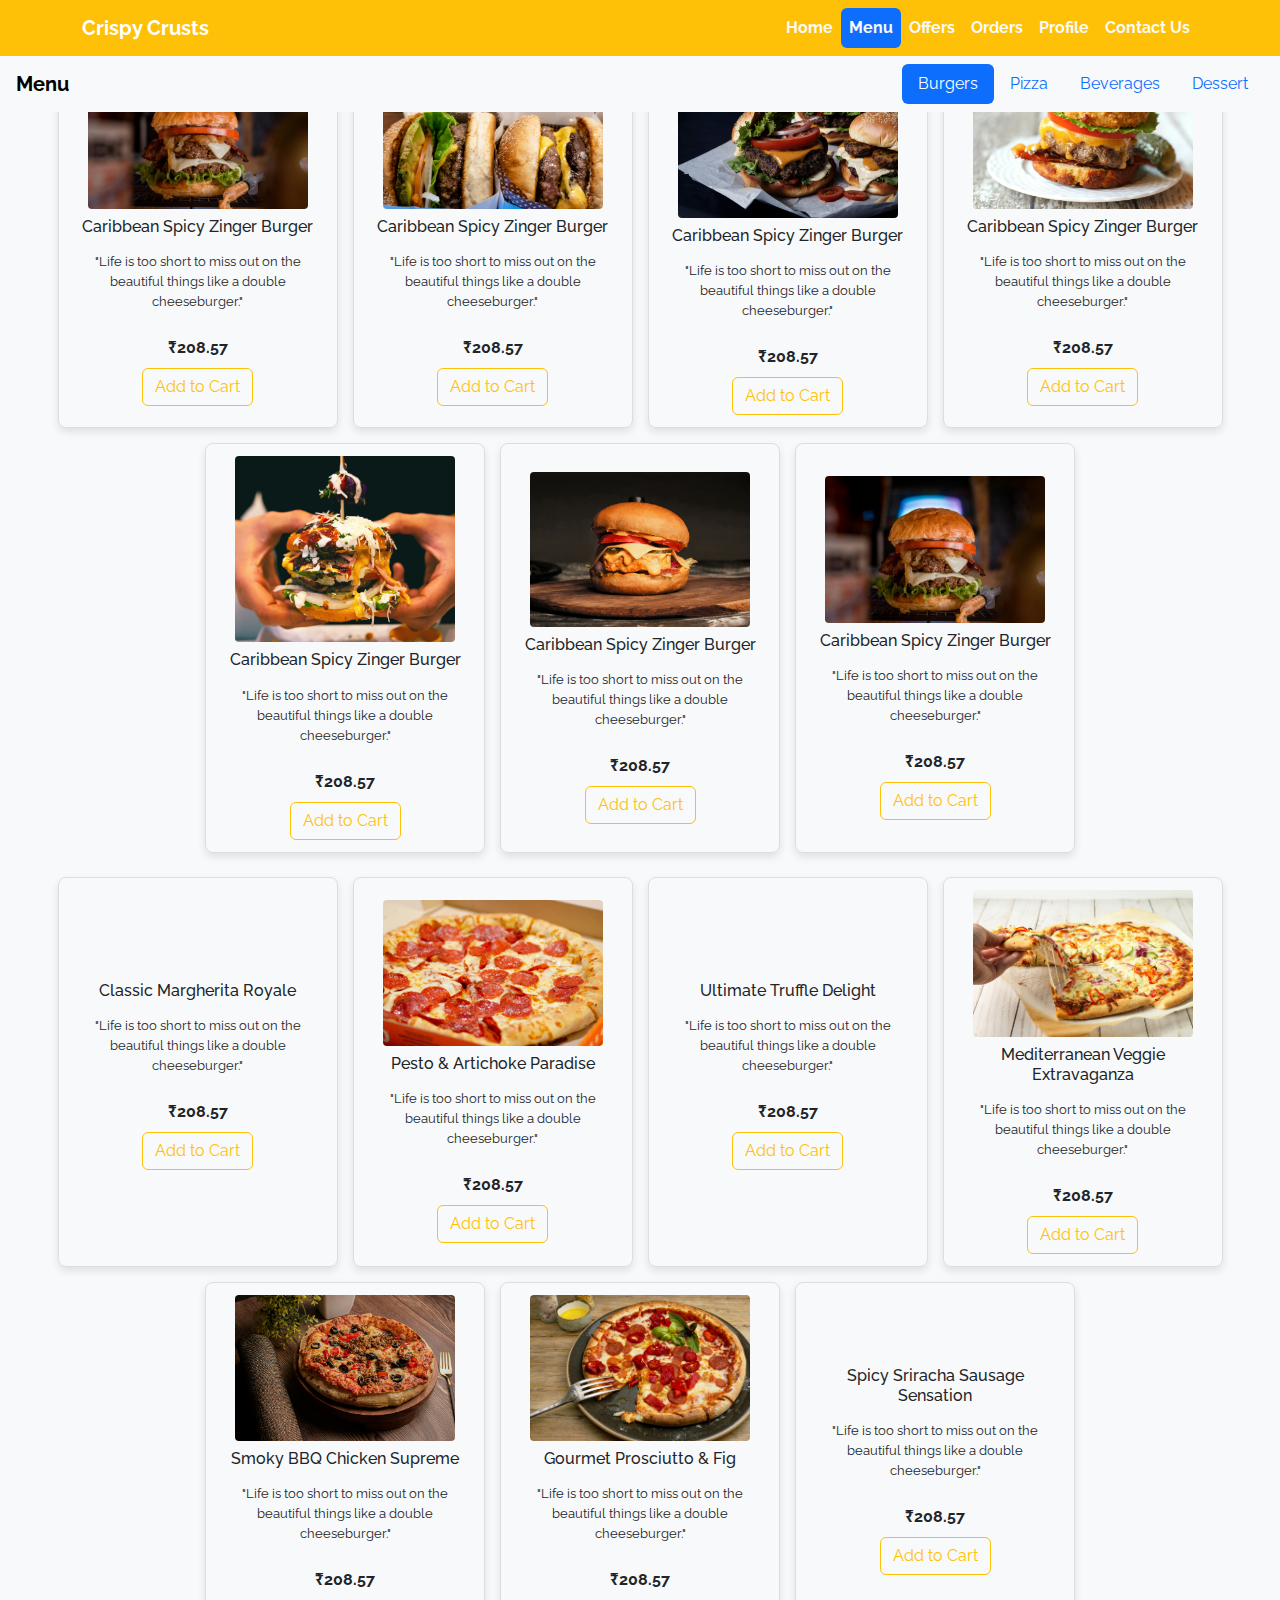
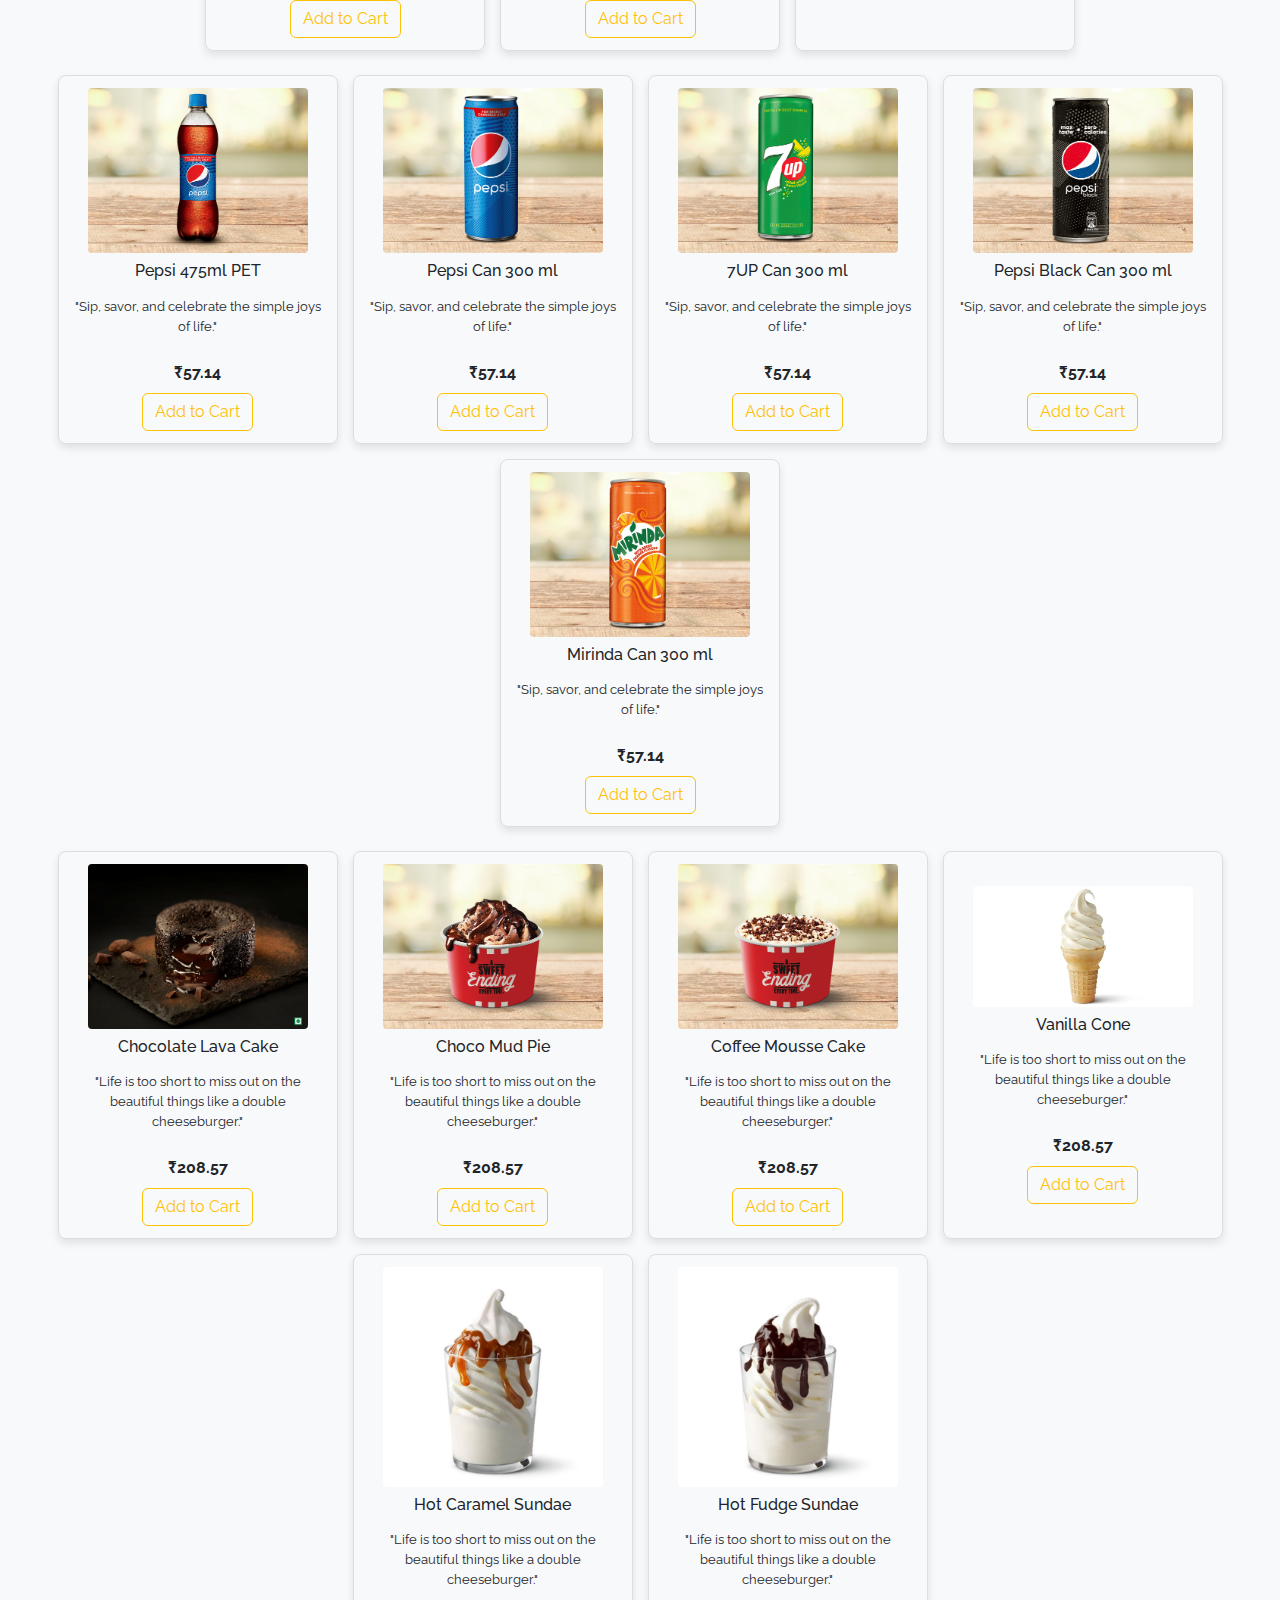
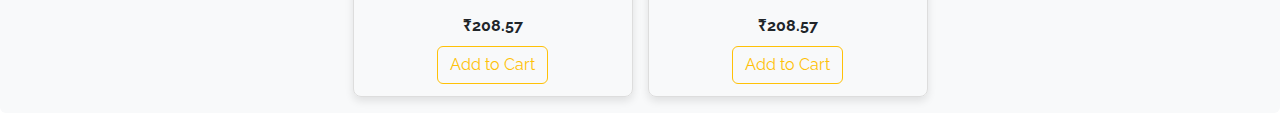
==== menu.html @ 99293ddc "new menu updates" ====
<!DOCTYPE html>
<html lang="en">
  <head>
    <meta charset="UTF-8" />
    <meta name="viewport" content="width=device-width, initial-scale=1.0" />
    <title>Menu</title>
    <link rel="stylesheet" href="menu.css">
    <link
      href="https://cdn.jsdelivr.net/npm/bootstrap@5.3.3/dist/css/bootstrap.min.css"
      rel="stylesheet"
      integrity="sha384-QWTKZyjpPEjISv5WaRU9OFeRpok6YctnYmDr5pNlyT2bRjXh0JMhjY6hW+ALEwIH"
      crossorigin="anonymous"
    />
    <script
      src="https://cdn.jsdelivr.net/npm/bootstrap@5.3.3/dist/js/bootstrap.bundle.min.js"
      integrity="sha384-YvpcrYf0tY3lHB60NNkmXc5s9fDVZLESaAA55NDzOxhy9GkcIdslK1eN7N6jIeHz"
      crossorigin="anonymous"
    ></script>
  </head>
  <body>
    <div class="banner">
      <div class="fixed-top">
        <nav class="navbar navbar-expand-lg navbar-dark bg-warning">
          <div class="container">
            <a class="navbar-brand fw-bold" href="#">Crispy Crusts</a>
            <button
              class="navbar-toggler"
              type="button"
              data-bs-toggle="collapse"
              data-bs-target="#navtoggler"
            >
              <span class="navbar-toggler-icon"></span>
            </button>
            <div class="collapse navbar-collapse" id="navtoggler">
              <ul class="navbar-nav nav nav-pills ms-auto">
                <li class="nav-item">
                  <a class="nav-link text-light fw-bold" href="index.html">Home</a>
                </li>
                <li class="nav-item">
                  <a class="nav-link active text-light fw-bold" href="#">Menu</a>
                </li>
                <li class="nav-item">
                  <a class="nav-link text-light fw-bold" href="#">Offers</a>
                </li>
                <li class="nav-item">
                  <a class="nav-link text-light fw-bold" href="#">Orders</a>
                </li>
                <li class="nav-item">
                  <a class="nav-link text-light fw-bold" href="#">Profile</a>
                </li>
                <li class="nav-item">
                  <a class="nav-link text-light fw-bold" href="#">Contact Us</a>
                </li>
              </ul>
            </div>
          </div>
      </nav>
    
      <nav id="navbar2" class="navbar bg-body-tertiary px-3 mb-3 ">
        <a class="navbar-brand fw-bold " href="menu.html">Menu</a>
        <ul class="nav nav-pills">
          <li class="nav-item">
            <a class="nav-link" href="#list-example1">Burgers</a>
          </li>
          <li class="nav-item">
            <a class="nav-link" href="#list-example2">Pizza</a>
          </li>
          <li class="nav-item">
            <a class="nav-link" href="#list-example3">Beverages</a>
          </li>
          <li class="nav-item">
            <a class="nav-link" href="#list-example4">Dessert</a>
          </li>
        </ul>
      </nav>
      </div>

        <div data-bs-spy="scroll" data-bs-target="#navbar2" data-bs-root-margin="0px 0px -40%" dat-bs-smooth-scroll="true" class="scrollspy-example bg-body-tertiary p-3 rounded-2" tabindex="0" >
          <section class="food-list mt-4" id="list-example1">
            <div class="food-card">
                <img
                src="B1.jpg"
                alt=""
              />
              <h6 class="card-title py-2">Caribbean Spicy Zinger Burger</h6>
              <p class="card-text py-2">
                "Life is too short to miss out on the beautiful things like a
                double cheeseburger."
              </p>
              <strong class="pb-2">₹208.57</strong>
               <button class="btn btn-outline-warning">Add to Cart</button>
            </div>
            <div class="food-card">
                <img
                src="B2.jpg"
                alt=""
              />
              <h6 class="card-title py-2">Caribbean Spicy Zinger Burger</h6>
              <p class="card-text py-2">
                "Life is too short to miss out on the beautiful things like a
                double cheeseburger."
              </p>
              <strong class="pb-2">₹208.57</strong>
               <button class="btn btn-outline-warning">Add to Cart</button>
            </div>
            <div class="food-card">
                <img
                src="B3.jpg"
                alt=""
              />
              <h6 class="card-title py-2">Caribbean Spicy Zinger Burger</h6>
              <p class="card-text py-2">
                "Life is too short to miss out on the beautiful things like a
                double cheeseburger."
              </p>
              <strong class="pb-2">₹208.57</strong>
               <button class="btn btn-outline-warning">Add to Cart</button>
            </div>
            <div class="food-card">
                <img
                src="B4.jpg"
                alt=""
              />
              <h6 class="card-title py-2">Caribbean Spicy Zinger Burger</h6>
              <p class="card-text py-2">
                "Life is too short to miss out on the beautiful things like a
                double cheeseburger."
              </p>
              <strong class="pb-2">₹208.57</strong>
               <button class="btn btn-outline-warning">Add to Cart</button>
            </div>
            <div class="food-card">
                <img
                src="B5.jpg"
                alt=""
              />
              <h6 class="card-title py-2">Caribbean Spicy Zinger Burger</h6>
              <p class="card-text py-2">
                "Life is too short to miss out on the beautiful things like a
                double cheeseburger."
              </p>
              <strong class="pb-2">₹208.57</strong>
               <button class="btn btn-outline-warning">Add to Cart</button>
            </div>
            <div class="food-card">
                <img
                src="B6.jpg"
                alt=""
              />
              <h6 class="card-title py-2">Caribbean Spicy Zinger Burger</h6>
              <p class="card-text py-2">
                "Life is too short to miss out on the beautiful things like a
                double cheeseburger."
              </p>
              <strong class="pb-2">₹208.57</strong>
               <button class="btn btn-outline-warning">Add to Cart</button>
            </div>
            <div class="food-card">
                <img
                src="B1.jpg"
                alt=""
              />
              <h6 class="card-title py-2">Caribbean Spicy Zinger Burger</h6>
              <p class="card-text py-2">
                "Life is too short to miss out on the beautiful things like a
                double cheeseburger."
              </p>
              <strong class="pb-2">₹208.57</strong>
               <button class="btn btn-outline-warning">Add to Cart</button>
            </div>
        
          </section>
          <section class="food-list mt-4" id="list-example2">
            <div class="food-card">
                <img
                src="P1.jpg"
                alt=""
              />
              <h6 class="card-title py-2">Classic Margherita Royale</h6>
              <p class="card-text py-2">
                "Life is too short to miss out on the beautiful things like a
                double cheeseburger."
              </p>
              <strong class="pb-2">₹208.57</strong>
               <button class="btn btn-outline-warning">Add to Cart</button>
            </div>
            <div class="food-card">
                <img
                src="P2.jpg"
                alt=""
              />
              <h6 class="card-title py-2">Pesto & Artichoke Paradise</h6>
              <p class="card-text py-2">
                "Life is too short to miss out on the beautiful things like a
                double cheeseburger."
              </p>
              <strong class="pb-2">₹208.57</strong>
               <button class="btn btn-outline-warning">Add to Cart</button>
            </div>
            <div class="food-card">
                <img
                src="P3.jpg"
                alt=""
              />
              <h6 class="card-title py-2">Ultimate Truffle Delight</h6>
              <p class="card-text py-2">
                "Life is too short to miss out on the beautiful things like a
                double cheeseburger."
              </p>
              <strong class="pb-2">₹208.57</strong>
               <button class="btn btn-outline-warning">Add to Cart</button>
            </div>
            <div class="food-card">
                <img
                src="P4.jpg"
                alt=""
              />
              <h6 class="card-title py-2">Mediterranean Veggie Extravaganza</h6>
              <p class="card-text py-2">
                "Life is too short to miss out on the beautiful things like a
                double cheeseburger."
              </p>
              <strong class="pb-2">₹208.57</strong>
               <button class="btn btn-outline-warning">Add to Cart</button>
            </div>
            <div class="food-card">
                <img
                src="P5.jpg"
                alt=""
              />
              <h6 class="card-title py-2">Smoky BBQ Chicken Supreme</h6>
              <p class="card-text py-2">
                "Life is too short to miss out on the beautiful things like a
                double cheeseburger."
              </p>
              <strong class="pb-2">₹208.57</strong>
               <button class="btn btn-outline-warning">Add to Cart</button>
            </div>
            <div class="food-card">
                <img
                src="P6.jpg"
                alt=""
              />
              <h6 class="card-title py-2">Gourmet Prosciutto & Fig</h6>
              <p class="card-text py-2">
                "Life is too short to miss out on the beautiful things like a
                double cheeseburger."
              </p>
              <strong class="pb-2">₹208.57</strong>
               <button class="btn btn-outline-warning">Add to Cart</button>
            </div>
            <div class="food-card">
                <img
                src="P7.jpg"
                alt=""
              />
              <h6 class="card-title py-2">Spicy Sriracha Sausage Sensation</h6>
              <p class="card-text py-2">
                "Life is too short to miss out on the beautiful things like a
                double cheeseburger."
              </p>
              <strong class="pb-2">₹208.57</strong>
               <button class="btn btn-outline-warning">Add to Cart</button>
            </div>
        
          </section>
          <section class="food-list mt-4" id="list-example3">
            <div class="food-card">
                <img
                src="bev1.jpg"
                alt=""
              />
              <h6 class="card-title py-2">Pepsi 475ml PET</h6>
              <p class="card-text py-2">
               "Sip, savor, and celebrate the simple joys of life."
              </p>
              <strong class="pb-2">₹57.14</strong>
               <button class="btn btn-outline-warning">Add to Cart</button>
            </div>
            <div class="food-card">
                <img
                src="bev2.jpg"
                alt=""
              />
              <h6 class="card-title py-2">Pepsi Can 300 ml</h6>
              <p class="card-text py-2">
               "Sip, savor, and celebrate the simple joys of life."
              </p>
              <strong class="pb-2">₹57.14</strong>
               <button class="btn btn-outline-warning">Add to Cart</button>
            </div>
            <div class="food-card">
                <img
                src="bev3.jpg"
                alt=""
              />
              <h6 class="card-title py-2">7UP Can 300 ml</h6>
              <p class="card-text py-2">
               "Sip, savor, and celebrate the simple joys of life."
              </p>
              <strong class="pb-2">₹57.14</strong>
               <button class="btn btn-outline-warning">Add to Cart</button>
            </div>
            <div class="food-card">
                <img
                src="bev4.jpg"
                alt=""
              />
              <h6 class="card-title py-2">Pepsi Black Can 300 ml</h6>
              <p class="card-text py-2">
               "Sip, savor, and celebrate the simple joys of life."
              </p>
              <strong class="pb-2">₹57.14</strong>
               <button class="btn btn-outline-warning">Add to Cart</button>
            </div>
            <div class="food-card">
                <img
                src="bev5.jpg"
                alt=""
              />
              <h6 class="card-title py-2">Mirinda Can 300 ml</h6>
              <p class="card-text py-2">
               "Sip, savor, and celebrate the simple joys of life."
              </p>
              <strong class="pb-2">₹57.14</strong>
               <button class="btn btn-outline-warning">Add to Cart</button>
            </div>      
          </section>
          <section class="food-list mt-4" id="list-example4">
            <div class="food-card">
                <img
                src="D1.jpg"
                alt=""
              />
              <h6 class="card-title py-2">Chocolate Lava Cake</h6>
              <p class="card-text py-2">
                "Life is too short to miss out on the beautiful things like a
                double cheeseburger."
              </p>
              <strong class="pb-2">₹208.57</strong>
               <button class="btn btn-outline-warning">Add to Cart</button>
            </div>
            <div class="food-card">
                <img
                src="D2.jpg"
                alt=""
              />
              <h6 class="card-title py-2">Choco Mud Pie</h6>
              <p class="card-text py-2">
                "Life is too short to miss out on the beautiful things like a
                double cheeseburger."
              </p>
              <strong class="pb-2">₹208.57</strong>
               <button class="btn btn-outline-warning">Add to Cart</button>
            </div>
            <div class="food-card">
                <img
                src="D3.jpg"
                alt=""
              />
              <h6 class="card-title py-2">Coffee Mousse Cake</h6>
              <p class="card-text py-2">
                "Life is too short to miss out on the beautiful things like a
                double cheeseburger."
              </p>
              <strong class="pb-2">₹208.57</strong>
               <button class="btn btn-outline-warning">Add to Cart</button>
            </div>
            <div class="food-card">
                <img
                src="D8.jpg"
                alt=""
              />
              <h6 class="card-title py-2">Vanilla Cone</h6>
              <p class="card-text py-2">
                "Life is too short to miss out on the beautiful things like a
                double cheeseburger."
              </p>
              <strong class="pb-2">₹208.57</strong>
               <button class="btn btn-outline-warning">Add to Cart</button>
            </div>
            <div class="food-card">
                <img
                src="D9.jpg"
                alt=""
              />
              <h6 class="card-title py-2">Hot Caramel Sundae</h6>
              <p class="card-text py-2">
                "Life is too short to miss out on the beautiful things like a
                double cheeseburger."
              </p>
              <strong class="pb-2">₹208.57</strong>
               <button class="btn btn-outline-warning">Add to Cart</button>
            </div>
            <div class="food-card">
                <img
                src="D7.jpg"
                alt=""
              />
              <h6 class="card-title py-2">Hot Fudge Sundae</h6>
              <p class="card-text py-2">
                "Life is too short to miss out on the beautiful things like a
                double cheeseburger."
              </p>
              <strong class="pb-2">₹208.57</strong>
               <button class="btn btn-outline-warning">Add to Cart</button>
            </div>
        
          </section>
        </div>
        </div>
      </div>
      
    </div>
  </body>
</html>
---- menu.css ----
@import url('https://fonts.googleapis.com/css2?family=Raleway:ital,wght@0,100..900;1,100..900&display=swap');
*{
    margin: 0;
    padding: 0;
    font-family: "raleway",Arial, Helvetica, sans-serif;
    box-sizing: border-box;
}
html, body {
    overflow-x: hidden;
}
body{
    background-color: #f4f4f4;
}
.navbar{
    width: 100%;
    position: fixed;
}
.navbar2{
    position: fixed;
}
.food-list{
    display: flex;
    flex-wrap: wrap;
    gap: 15px;
    justify-content: center;
}


.food-card{
    border: 1px solid #ddd;
    border-radius: 8px;
    width: 280px;
    padding: 12px;
    display: flex;
    flex-direction: column;
    justify-content: center;
    align-items: center;
    box-shadow: 0 4px 8px rgba(0, 0, 0, 0.1);

}

.food-card img{
    max-width: 220px;
    width: 100%;
    height: auto;
    border-radius: 4px;
}

.food-card p{
    font-size: smaller;
}
.food-card h6,p{
    text-align: center;
}

.food-card:hover{
    transform: scale(1.05);
    transition: ease-in-out;
}

.food-card strong{
    font-family: "raleway",Arial, Helvetica, sans-serif;
}

.navbar-nav.nav.nav-link.active{
        color: #FFD700 !important;
}
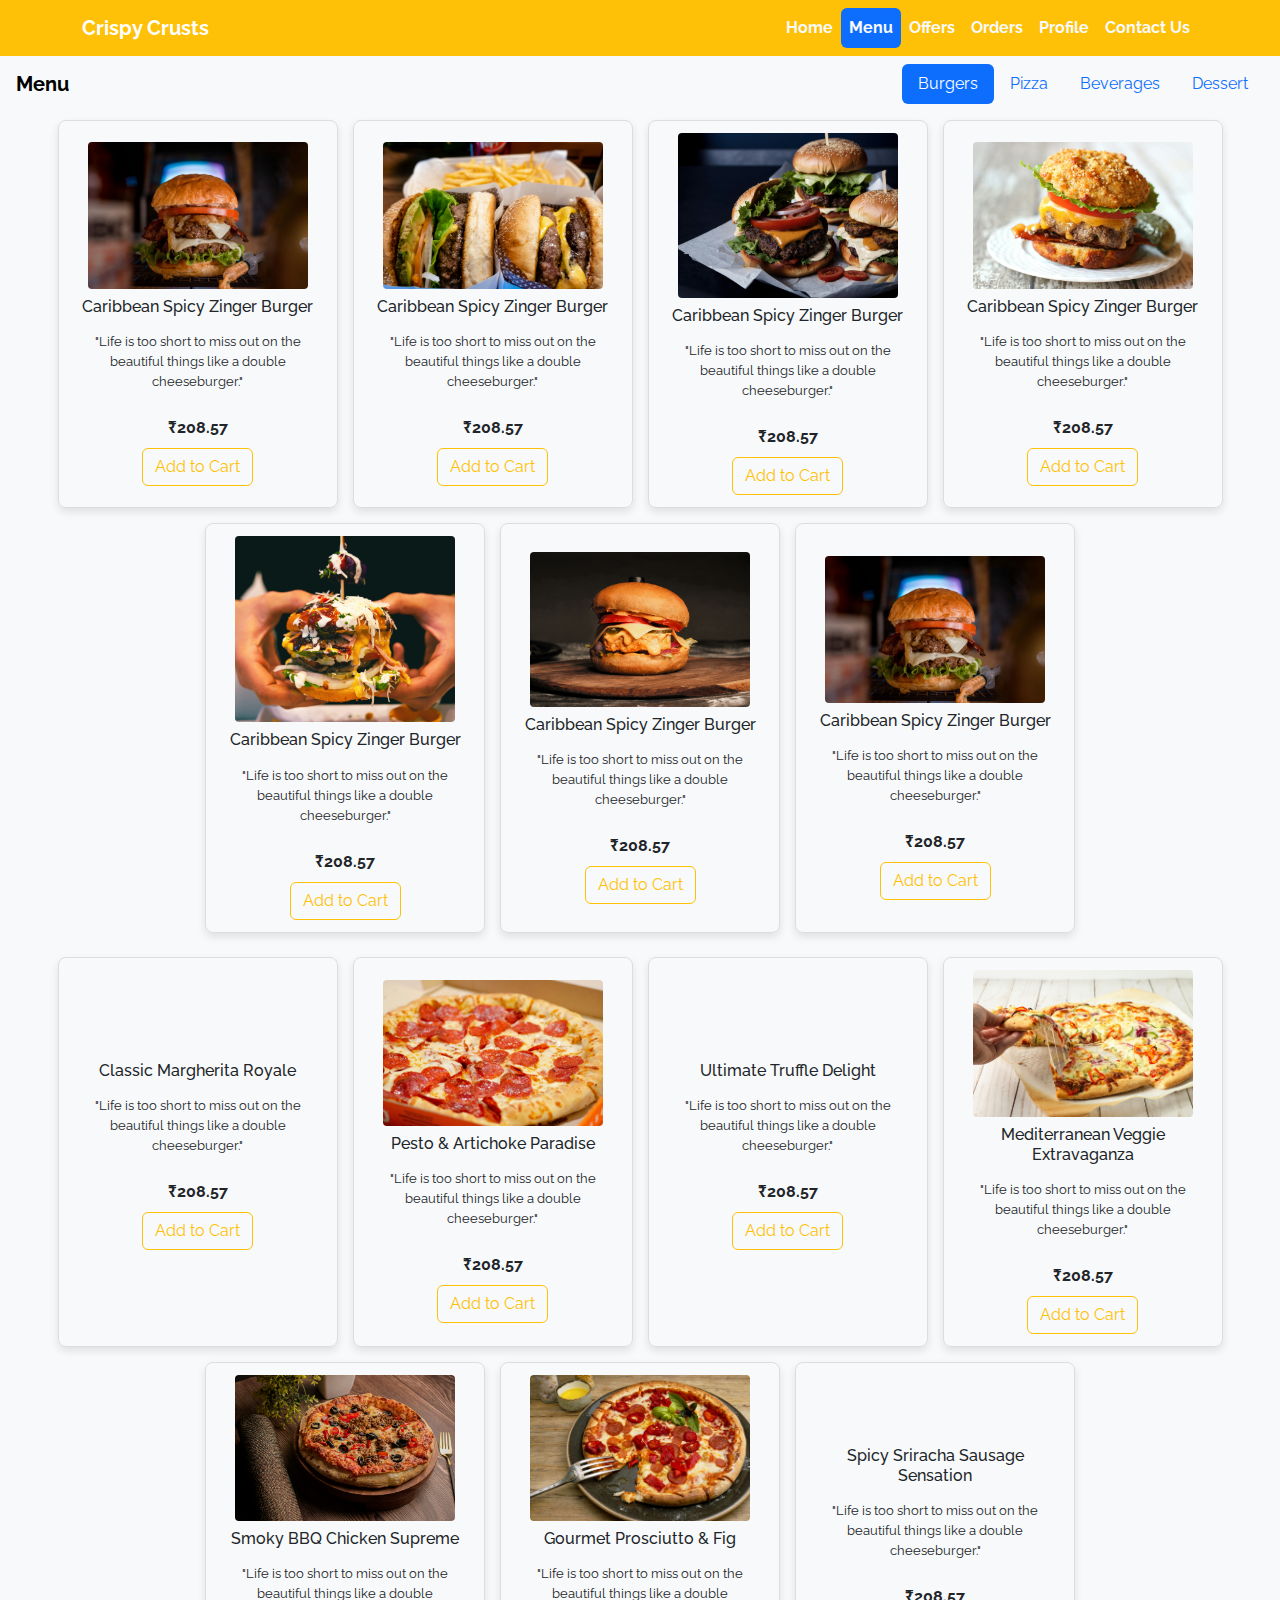
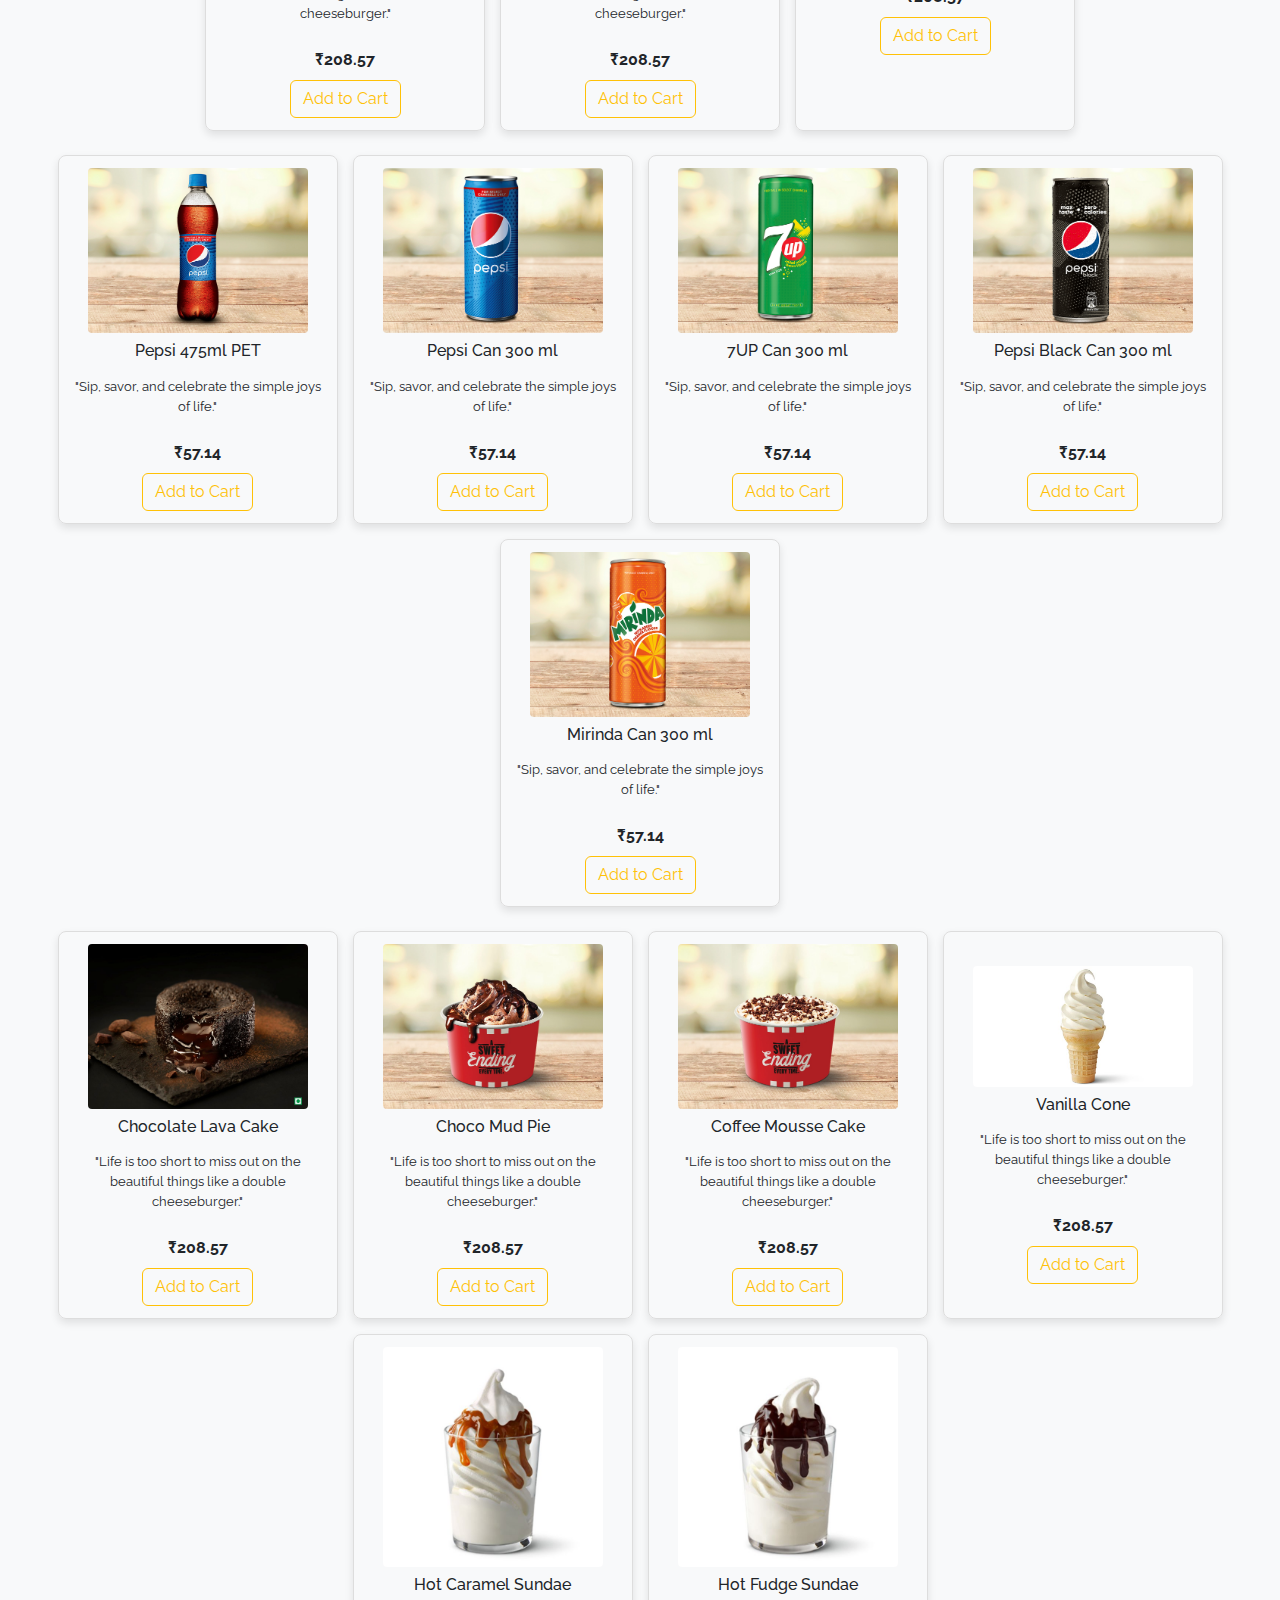
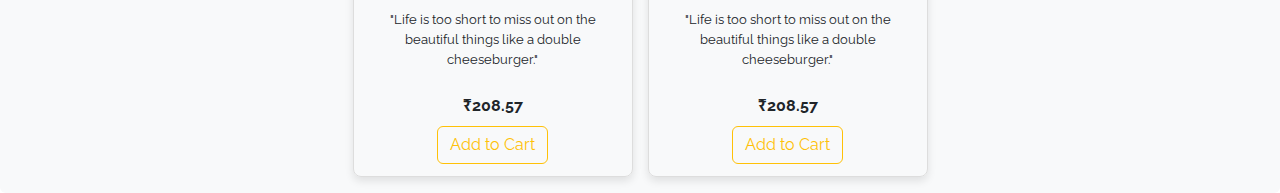
==== commit 397c0e34: "new menu updates" ====
--- a/menu.html
+++ b/menu.html
@@ -4,7 +4,7 @@
     <meta charset="UTF-8" />
     <meta name="viewport" content="width=device-width, initial-scale=1.0" />
     <title>Menu</title>
-    <link rel="stylesheet" href="menu.css">
+    <link rel="stylesheet" href="menu.css" />
     <link
       href="https://cdn.jsdelivr.net/npm/bootstrap@5.3.3/dist/css/bootstrap.min.css"
       rel="stylesheet"
@@ -19,7 +19,7 @@
   </head>
   <body>
     <div class="banner">
-      <div class="fixed-top">
+      <div class="fixed-top mb-5">
         <nav class="navbar navbar-expand-lg navbar-dark bg-warning">
           <div class="container">
             <a class="navbar-brand fw-bold" href="#">Crispy Crusts</a>
@@ -34,10 +34,14 @@
             <div class="collapse navbar-collapse" id="navtoggler">
               <ul class="navbar-nav nav nav-pills ms-auto">
                 <li class="nav-item">
-                  <a class="nav-link text-light fw-bold" href="index.html">Home</a>
-                </li>
-                <li class="nav-item">
-                  <a class="nav-link active text-light fw-bold" href="#">Menu</a>
+                  <a class="nav-link text-light fw-bold" href="index.html"
+                    >Home</a
+                  >
+                </li>
+                <li class="nav-item">
+                  <a class="nav-link active text-light fw-bold" href="#"
+                    >Menu</a
+                  >
                 </li>
                 <li class="nav-item">
                   <a class="nav-link text-light fw-bold" href="#">Offers</a>
@@ -54,363 +58,288 @@
               </ul>
             </div>
           </div>
-      </nav>
-    
-      <nav id="navbar2" class="navbar bg-body-tertiary px-3 mb-3 ">
-        <a class="navbar-brand fw-bold " href="menu.html">Menu</a>
-        <ul class="nav nav-pills">
-          <li class="nav-item">
-            <a class="nav-link" href="#list-example1">Burgers</a>
-          </li>
-          <li class="nav-item">
-            <a class="nav-link" href="#list-example2">Pizza</a>
-          </li>
-          <li class="nav-item">
-            <a class="nav-link" href="#list-example3">Beverages</a>
-          </li>
-          <li class="nav-item">
-            <a class="nav-link" href="#list-example4">Dessert</a>
-          </li>
-        </ul>
-      </nav>
+        </nav>
+        <nav id="navbar2" class="navbar bg-body-tertiary px-3 mb-5">
+          <a class="navbar-brand fw-bold" href="menu.html">Menu</a>
+          <ul class="nav nav-pills">
+            <li class="nav-item">
+              <a class="nav-link" href="#list-example1">Burgers</a>
+            </li>
+            <li class="nav-item">
+              <a class="nav-link" href="#list-example2">Pizza</a>
+            </li>
+            <li class="nav-item">
+              <a class="nav-link" href="#list-example3">Beverages</a>
+            </li>
+            <li class="nav-item">
+              <a class="nav-link" href="#list-example4">Dessert</a>
+            </li>
+          </ul>
+        </nav>
       </div>
-
-        <div data-bs-spy="scroll" data-bs-target="#navbar2" data-bs-root-margin="0px 0px -40%" dat-bs-smooth-scroll="true" class="scrollspy-example bg-body-tertiary p-3 rounded-2" tabindex="0" >
-          <section class="food-list mt-4" id="list-example1">
-            <div class="food-card">
-                <img
-                src="B1.jpg"
-                alt=""
-              />
-              <h6 class="card-title py-2">Caribbean Spicy Zinger Burger</h6>
-              <p class="card-text py-2">
-                "Life is too short to miss out on the beautiful things like a
-                double cheeseburger."
-              </p>
-              <strong class="pb-2">₹208.57</strong>
-               <button class="btn btn-outline-warning">Add to Cart</button>
-            </div>
-            <div class="food-card">
-                <img
-                src="B2.jpg"
-                alt=""
-              />
-              <h6 class="card-title py-2">Caribbean Spicy Zinger Burger</h6>
-              <p class="card-text py-2">
-                "Life is too short to miss out on the beautiful things like a
-                double cheeseburger."
-              </p>
-              <strong class="pb-2">₹208.57</strong>
-               <button class="btn btn-outline-warning">Add to Cart</button>
-            </div>
-            <div class="food-card">
-                <img
-                src="B3.jpg"
-                alt=""
-              />
-              <h6 class="card-title py-2">Caribbean Spicy Zinger Burger</h6>
-              <p class="card-text py-2">
-                "Life is too short to miss out on the beautiful things like a
-                double cheeseburger."
-              </p>
-              <strong class="pb-2">₹208.57</strong>
-               <button class="btn btn-outline-warning">Add to Cart</button>
-            </div>
-            <div class="food-card">
-                <img
-                src="B4.jpg"
-                alt=""
-              />
-              <h6 class="card-title py-2">Caribbean Spicy Zinger Burger</h6>
-              <p class="card-text py-2">
-                "Life is too short to miss out on the beautiful things like a
-                double cheeseburger."
-              </p>
-              <strong class="pb-2">₹208.57</strong>
-               <button class="btn btn-outline-warning">Add to Cart</button>
-            </div>
-            <div class="food-card">
-                <img
-                src="B5.jpg"
-                alt=""
-              />
-              <h6 class="card-title py-2">Caribbean Spicy Zinger Burger</h6>
-              <p class="card-text py-2">
-                "Life is too short to miss out on the beautiful things like a
-                double cheeseburger."
-              </p>
-              <strong class="pb-2">₹208.57</strong>
-               <button class="btn btn-outline-warning">Add to Cart</button>
-            </div>
-            <div class="food-card">
-                <img
-                src="B6.jpg"
-                alt=""
-              />
-              <h6 class="card-title py-2">Caribbean Spicy Zinger Burger</h6>
-              <p class="card-text py-2">
-                "Life is too short to miss out on the beautiful things like a
-                double cheeseburger."
-              </p>
-              <strong class="pb-2">₹208.57</strong>
-               <button class="btn btn-outline-warning">Add to Cart</button>
-            </div>
-            <div class="food-card">
-                <img
-                src="B1.jpg"
-                alt=""
-              />
-              <h6 class="card-title py-2">Caribbean Spicy Zinger Burger</h6>
-              <p class="card-text py-2">
-                "Life is too short to miss out on the beautiful things like a
-                double cheeseburger."
-              </p>
-              <strong class="pb-2">₹208.57</strong>
-               <button class="btn btn-outline-warning">Add to Cart</button>
-            </div>
-        
-          </section>
-          <section class="food-list mt-4" id="list-example2">
-            <div class="food-card">
-                <img
-                src="P1.jpg"
-                alt=""
-              />
-              <h6 class="card-title py-2">Classic Margherita Royale</h6>
-              <p class="card-text py-2">
-                "Life is too short to miss out on the beautiful things like a
-                double cheeseburger."
-              </p>
-              <strong class="pb-2">₹208.57</strong>
-               <button class="btn btn-outline-warning">Add to Cart</button>
-            </div>
-            <div class="food-card">
-                <img
-                src="P2.jpg"
-                alt=""
-              />
-              <h6 class="card-title py-2">Pesto & Artichoke Paradise</h6>
-              <p class="card-text py-2">
-                "Life is too short to miss out on the beautiful things like a
-                double cheeseburger."
-              </p>
-              <strong class="pb-2">₹208.57</strong>
-               <button class="btn btn-outline-warning">Add to Cart</button>
-            </div>
-            <div class="food-card">
-                <img
-                src="P3.jpg"
-                alt=""
-              />
-              <h6 class="card-title py-2">Ultimate Truffle Delight</h6>
-              <p class="card-text py-2">
-                "Life is too short to miss out on the beautiful things like a
-                double cheeseburger."
-              </p>
-              <strong class="pb-2">₹208.57</strong>
-               <button class="btn btn-outline-warning">Add to Cart</button>
-            </div>
-            <div class="food-card">
-                <img
-                src="P4.jpg"
-                alt=""
-              />
-              <h6 class="card-title py-2">Mediterranean Veggie Extravaganza</h6>
-              <p class="card-text py-2">
-                "Life is too short to miss out on the beautiful things like a
-                double cheeseburger."
-              </p>
-              <strong class="pb-2">₹208.57</strong>
-               <button class="btn btn-outline-warning">Add to Cart</button>
-            </div>
-            <div class="food-card">
-                <img
-                src="P5.jpg"
-                alt=""
-              />
-              <h6 class="card-title py-2">Smoky BBQ Chicken Supreme</h6>
-              <p class="card-text py-2">
-                "Life is too short to miss out on the beautiful things like a
-                double cheeseburger."
-              </p>
-              <strong class="pb-2">₹208.57</strong>
-               <button class="btn btn-outline-warning">Add to Cart</button>
-            </div>
-            <div class="food-card">
-                <img
-                src="P6.jpg"
-                alt=""
-              />
-              <h6 class="card-title py-2">Gourmet Prosciutto & Fig</h6>
-              <p class="card-text py-2">
-                "Life is too short to miss out on the beautiful things like a
-                double cheeseburger."
-              </p>
-              <strong class="pb-2">₹208.57</strong>
-               <button class="btn btn-outline-warning">Add to Cart</button>
-            </div>
-            <div class="food-card">
-                <img
-                src="P7.jpg"
-                alt=""
-              />
-              <h6 class="card-title py-2">Spicy Sriracha Sausage Sensation</h6>
-              <p class="card-text py-2">
-                "Life is too short to miss out on the beautiful things like a
-                double cheeseburger."
-              </p>
-              <strong class="pb-2">₹208.57</strong>
-               <button class="btn btn-outline-warning">Add to Cart</button>
-            </div>
-        
-          </section>
-          <section class="food-list mt-4" id="list-example3">
-            <div class="food-card">
-                <img
-                src="bev1.jpg"
-                alt=""
-              />
-              <h6 class="card-title py-2">Pepsi 475ml PET</h6>
-              <p class="card-text py-2">
-               "Sip, savor, and celebrate the simple joys of life."
-              </p>
-              <strong class="pb-2">₹57.14</strong>
-               <button class="btn btn-outline-warning">Add to Cart</button>
-            </div>
-            <div class="food-card">
-                <img
-                src="bev2.jpg"
-                alt=""
-              />
-              <h6 class="card-title py-2">Pepsi Can 300 ml</h6>
-              <p class="card-text py-2">
-               "Sip, savor, and celebrate the simple joys of life."
-              </p>
-              <strong class="pb-2">₹57.14</strong>
-               <button class="btn btn-outline-warning">Add to Cart</button>
-            </div>
-            <div class="food-card">
-                <img
-                src="bev3.jpg"
-                alt=""
-              />
-              <h6 class="card-title py-2">7UP Can 300 ml</h6>
-              <p class="card-text py-2">
-               "Sip, savor, and celebrate the simple joys of life."
-              </p>
-              <strong class="pb-2">₹57.14</strong>
-               <button class="btn btn-outline-warning">Add to Cart</button>
-            </div>
-            <div class="food-card">
-                <img
-                src="bev4.jpg"
-                alt=""
-              />
-              <h6 class="card-title py-2">Pepsi Black Can 300 ml</h6>
-              <p class="card-text py-2">
-               "Sip, savor, and celebrate the simple joys of life."
-              </p>
-              <strong class="pb-2">₹57.14</strong>
-               <button class="btn btn-outline-warning">Add to Cart</button>
-            </div>
-            <div class="food-card">
-                <img
-                src="bev5.jpg"
-                alt=""
-              />
-              <h6 class="card-title py-2">Mirinda Can 300 ml</h6>
-              <p class="card-text py-2">
-               "Sip, savor, and celebrate the simple joys of life."
-              </p>
-              <strong class="pb-2">₹57.14</strong>
-               <button class="btn btn-outline-warning">Add to Cart</button>
-            </div>      
-          </section>
-          <section class="food-list mt-4" id="list-example4">
-            <div class="food-card">
-                <img
-                src="D1.jpg"
-                alt=""
-              />
-              <h6 class="card-title py-2">Chocolate Lava Cake</h6>
-              <p class="card-text py-2">
-                "Life is too short to miss out on the beautiful things like a
-                double cheeseburger."
-              </p>
-              <strong class="pb-2">₹208.57</strong>
-               <button class="btn btn-outline-warning">Add to Cart</button>
-            </div>
-            <div class="food-card">
-                <img
-                src="D2.jpg"
-                alt=""
-              />
-              <h6 class="card-title py-2">Choco Mud Pie</h6>
-              <p class="card-text py-2">
-                "Life is too short to miss out on the beautiful things like a
-                double cheeseburger."
-              </p>
-              <strong class="pb-2">₹208.57</strong>
-               <button class="btn btn-outline-warning">Add to Cart</button>
-            </div>
-            <div class="food-card">
-                <img
-                src="D3.jpg"
-                alt=""
-              />
-              <h6 class="card-title py-2">Coffee Mousse Cake</h6>
-              <p class="card-text py-2">
-                "Life is too short to miss out on the beautiful things like a
-                double cheeseburger."
-              </p>
-              <strong class="pb-2">₹208.57</strong>
-               <button class="btn btn-outline-warning">Add to Cart</button>
-            </div>
-            <div class="food-card">
-                <img
-                src="D8.jpg"
-                alt=""
-              />
-              <h6 class="card-title py-2">Vanilla Cone</h6>
-              <p class="card-text py-2">
-                "Life is too short to miss out on the beautiful things like a
-                double cheeseburger."
-              </p>
-              <strong class="pb-2">₹208.57</strong>
-               <button class="btn btn-outline-warning">Add to Cart</button>
-            </div>
-            <div class="food-card">
-                <img
-                src="D9.jpg"
-                alt=""
-              />
-              <h6 class="card-title py-2">Hot Caramel Sundae</h6>
-              <p class="card-text py-2">
-                "Life is too short to miss out on the beautiful things like a
-                double cheeseburger."
-              </p>
-              <strong class="pb-2">₹208.57</strong>
-               <button class="btn btn-outline-warning">Add to Cart</button>
-            </div>
-            <div class="food-card">
-                <img
-                src="D7.jpg"
-                alt=""
-              />
-              <h6 class="card-title py-2">Hot Fudge Sundae</h6>
-              <p class="card-text py-2">
-                "Life is too short to miss out on the beautiful things like a
-                double cheeseburger."
-              </p>
-              <strong class="pb-2">₹208.57</strong>
-               <button class="btn btn-outline-warning">Add to Cart</button>
-            </div>
-        
-          </section>
-        </div>
-        </div>
+      <div
+        id="content"
+        data-bs-spy="scroll"
+        data-bs-target="#navbar2"
+        data-bs-root-margin="0px 0px -40%"
+        dat-bs-smooth-scroll="true"
+        class="scrollspy-example bg-body-tertiary p-3 rounded-2"
+        tabindex="0"
+      >
+        <section class="food-list mt-4" id="list-example1">
+          <div class="food-card">
+            <img src="B1.jpg" alt="" />
+            <h6 class="card-title py-2">Caribbean Spicy Zinger Burger</h6>
+            <p class="card-text py-2">
+              "Life is too short to miss out on the beautiful things like a
+              double cheeseburger."
+            </p>
+            <strong class="pb-2">₹208.57</strong>
+            <button class="btn btn-outline-warning">Add to Cart</button>
+          </div>
+          <div class="food-card">
+            <img src="B2.jpg" alt="" />
+            <h6 class="card-title py-2">Caribbean Spicy Zinger Burger</h6>
+            <p class="card-text py-2">
+              "Life is too short to miss out on the beautiful things like a
+              double cheeseburger."
+            </p>
+            <strong class="pb-2">₹208.57</strong>
+            <button class="btn btn-outline-warning">Add to Cart</button>
+          </div>
+          <div class="food-card">
+            <img src="B3.jpg" alt="" />
+            <h6 class="card-title py-2">Caribbean Spicy Zinger Burger</h6>
+            <p class="card-text py-2">
+              "Life is too short to miss out on the beautiful things like a
+              double cheeseburger."
+            </p>
+            <strong class="pb-2">₹208.57</strong>
+            <button class="btn btn-outline-warning">Add to Cart</button>
+          </div>
+          <div class="food-card">
+            <img src="B4.jpg" alt="" />
+            <h6 class="card-title py-2">Caribbean Spicy Zinger Burger</h6>
+            <p class="card-text py-2">
+              "Life is too short to miss out on the beautiful things like a
+              double cheeseburger."
+            </p>
+            <strong class="pb-2">₹208.57</strong>
+            <button class="btn btn-outline-warning">Add to Cart</button>
+          </div>
+          <div class="food-card">
+            <img src="B5.jpg" alt="" />
+            <h6 class="card-title py-2">Caribbean Spicy Zinger Burger</h6>
+            <p class="card-text py-2">
+              "Life is too short to miss out on the beautiful things like a
+              double cheeseburger."
+            </p>
+            <strong class="pb-2">₹208.57</strong>
+            <button class="btn btn-outline-warning">Add to Cart</button>
+          </div>
+          <div class="food-card">
+            <img src="B6.jpg" alt="" />
+            <h6 class="card-title py-2">Caribbean Spicy Zinger Burger</h6>
+            <p class="card-text py-2">
+              "Life is too short to miss out on the beautiful things like a
+              double cheeseburger."
+            </p>
+            <strong class="pb-2">₹208.57</strong>
+            <button class="btn btn-outline-warning">Add to Cart</button>
+          </div>
+          <div class="food-card">
+            <img src="B1.jpg" alt="" />
+            <h6 class="card-title py-2">Caribbean Spicy Zinger Burger</h6>
+            <p class="card-text py-2">
+              "Life is too short to miss out on the beautiful things like a
+              double cheeseburger."
+            </p>
+            <strong class="pb-2">₹208.57</strong>
+            <button class="btn btn-outline-warning">Add to Cart</button>
+          </div>
+        </section>
+        <section class="food-list mt-4" id="list-example2">
+          <div class="food-card">
+            <img src="P1.jpg" alt="" />
+            <h6 class="card-title py-2">Classic Margherita Royale</h6>
+            <p class="card-text py-2">
+              "Life is too short to miss out on the beautiful things like a
+              double cheeseburger."
+            </p>
+            <strong class="pb-2">₹208.57</strong>
+            <button class="btn btn-outline-warning">Add to Cart</button>
+          </div>
+          <div class="food-card">
+            <img src="P2.jpg" alt="" />
+            <h6 class="card-title py-2">Pesto & Artichoke Paradise</h6>
+            <p class="card-text py-2">
+              "Life is too short to miss out on the beautiful things like a
+              double cheeseburger."
+            </p>
+            <strong class="pb-2">₹208.57</strong>
+            <button class="btn btn-outline-warning">Add to Cart</button>
+          </div>
+          <div class="food-card">
+            <img src="P3.jpg" alt="" />
+            <h6 class="card-title py-2">Ultimate Truffle Delight</h6>
+            <p class="card-text py-2">
+              "Life is too short to miss out on the beautiful things like a
+              double cheeseburger."
+            </p>
+            <strong class="pb-2">₹208.57</strong>
+            <button class="btn btn-outline-warning">Add to Cart</button>
+          </div>
+          <div class="food-card">
+            <img src="P4.jpg" alt="" />
+            <h6 class="card-title py-2">Mediterranean Veggie Extravaganza</h6>
+            <p class="card-text py-2">
+              "Life is too short to miss out on the beautiful things like a
+              double cheeseburger."
+            </p>
+            <strong class="pb-2">₹208.57</strong>
+            <button class="btn btn-outline-warning">Add to Cart</button>
+          </div>
+          <div class="food-card">
+            <img src="P5.jpg" alt="" />
+            <h6 class="card-title py-2">Smoky BBQ Chicken Supreme</h6>
+            <p class="card-text py-2">
+              "Life is too short to miss out on the beautiful things like a
+              double cheeseburger."
+            </p>
+            <strong class="pb-2">₹208.57</strong>
+            <button class="btn btn-outline-warning">Add to Cart</button>
+          </div>
+          <div class="food-card">
+            <img src="P6.jpg" alt="" />
+            <h6 class="card-title py-2">Gourmet Prosciutto & Fig</h6>
+            <p class="card-text py-2">
+              "Life is too short to miss out on the beautiful things like a
+              double cheeseburger."
+            </p>
+            <strong class="pb-2">₹208.57</strong>
+            <button class="btn btn-outline-warning">Add to Cart</button>
+          </div>
+          <div class="food-card">
+            <img src="P7.jpg" alt="" />
+            <h6 class="card-title py-2">Spicy Sriracha Sausage Sensation</h6>
+            <p class="card-text py-2">
+              "Life is too short to miss out on the beautiful things like a
+              double cheeseburger."
+            </p>
+            <strong class="pb-2">₹208.57</strong>
+            <button class="btn btn-outline-warning">Add to Cart</button>
+          </div>
+        </section>
+        <section class="food-list mt-4" id="list-example3">
+          <div class="food-card">
+            <img src="bev1.jpg" alt="" />
+            <h6 class="card-title py-2">Pepsi 475ml PET</h6>
+            <p class="card-text py-2">
+              "Sip, savor, and celebrate the simple joys of life."
+            </p>
+            <strong class="pb-2">₹57.14</strong>
+            <button class="btn btn-outline-warning">Add to Cart</button>
+          </div>
+          <div class="food-card">
+            <img src="bev2.jpg" alt="" />
+            <h6 class="card-title py-2">Pepsi Can 300 ml</h6>
+            <p class="card-text py-2">
+              "Sip, savor, and celebrate the simple joys of life."
+            </p>
+            <strong class="pb-2">₹57.14</strong>
+            <button class="btn btn-outline-warning">Add to Cart</button>
+          </div>
+          <div class="food-card">
+            <img src="bev3.jpg" alt="" />
+            <h6 class="card-title py-2">7UP Can 300 ml</h6>
+            <p class="card-text py-2">
+              "Sip, savor, and celebrate the simple joys of life."
+            </p>
+            <strong class="pb-2">₹57.14</strong>
+            <button class="btn btn-outline-warning">Add to Cart</button>
+          </div>
+          <div class="food-card">
+            <img src="bev4.jpg" alt="" />
+            <h6 class="card-title py-2">Pepsi Black Can 300 ml</h6>
+            <p class="card-text py-2">
+              "Sip, savor, and celebrate the simple joys of life."
+            </p>
+            <strong class="pb-2">₹57.14</strong>
+            <button class="btn btn-outline-warning">Add to Cart</button>
+          </div>
+          <div class="food-card">
+            <img src="bev5.jpg" alt="" />
+            <h6 class="card-title py-2">Mirinda Can 300 ml</h6>
+            <p class="card-text py-2">
+              "Sip, savor, and celebrate the simple joys of life."
+            </p>
+            <strong class="pb-2">₹57.14</strong>
+            <button class="btn btn-outline-warning">Add to Cart</button>
+          </div>
+        </section>
+        <section class="food-list mt-4" id="list-example4">
+          <div class="food-card">
+            <img src="D1.jpg" alt="" />
+            <h6 class="card-title py-2">Chocolate Lava Cake</h6>
+            <p class="card-text py-2">
+              "Life is too short to miss out on the beautiful things like a
+              double cheeseburger."
+            </p>
+            <strong class="pb-2">₹208.57</strong>
+            <button class="btn btn-outline-warning">Add to Cart</button>
+          </div>
+          <div class="food-card">
+            <img src="D2.jpg" alt="" />
+            <h6 class="card-title py-2">Choco Mud Pie</h6>
+            <p class="card-text py-2">
+              "Life is too short to miss out on the beautiful things like a
+              double cheeseburger."
+            </p>
+            <strong class="pb-2">₹208.57</strong>
+            <button class="btn btn-outline-warning">Add to Cart</button>
+          </div>
+          <div class="food-card">
+            <img src="D3.jpg" alt="" />
+            <h6 class="card-title py-2">Coffee Mousse Cake</h6>
+            <p class="card-text py-2">
+              "Life is too short to miss out on the beautiful things like a
+              double cheeseburger."
+            </p>
+            <strong class="pb-2">₹208.57</strong>
+            <button class="btn btn-outline-warning">Add to Cart</button>
+          </div>
+          <div class="food-card">
+            <img src="D8.jpg" alt="" />
+            <h6 class="card-title py-2">Vanilla Cone</h6>
+            <p class="card-text py-2">
+              "Life is too short to miss out on the beautiful things like a
+              double cheeseburger."
+            </p>
+            <strong class="pb-2">₹208.57</strong>
+            <button class="btn btn-outline-warning">Add to Cart</button>
+          </div>
+          <div class="food-card">
+            <img src="D9.jpg" alt="" />
+            <h6 class="card-title py-2">Hot Caramel Sundae</h6>
+            <p class="card-text py-2">
+              "Life is too short to miss out on the beautiful things like a
+              double cheeseburger."
+            </p>
+            <strong class="pb-2">₹208.57</strong>
+            <button class="btn btn-outline-warning">Add to Cart</button>
+          </div>
+          <div class="food-card">
+            <img src="D7.jpg" alt="" />
+            <h6 class="card-title py-2">Hot Fudge Sundae</h6>
+            <p class="card-text py-2">
+              "Life is too short to miss out on the beautiful things like a
+              double cheeseburger."
+            </p>
+            <strong class="pb-2">₹208.57</strong>
+            <button class="btn btn-outline-warning">Add to Cart</button>
+          </div>
+        </section>
       </div>
-      
     </div>
   </body>
 </html>
--- a/menu.css
+++ b/menu.css
@@ -15,16 +15,16 @@
     width: 100%;
     position: fixed;
 }
-.navbar2{
-    position: fixed;
-}
+
 .food-list{
     display: flex;
     flex-wrap: wrap;
     gap: 15px;
     justify-content: center;
 }
-
+#content{
+    margin-top: 80px
+}
 
 .food-card{
     border: 1px solid #ddd;
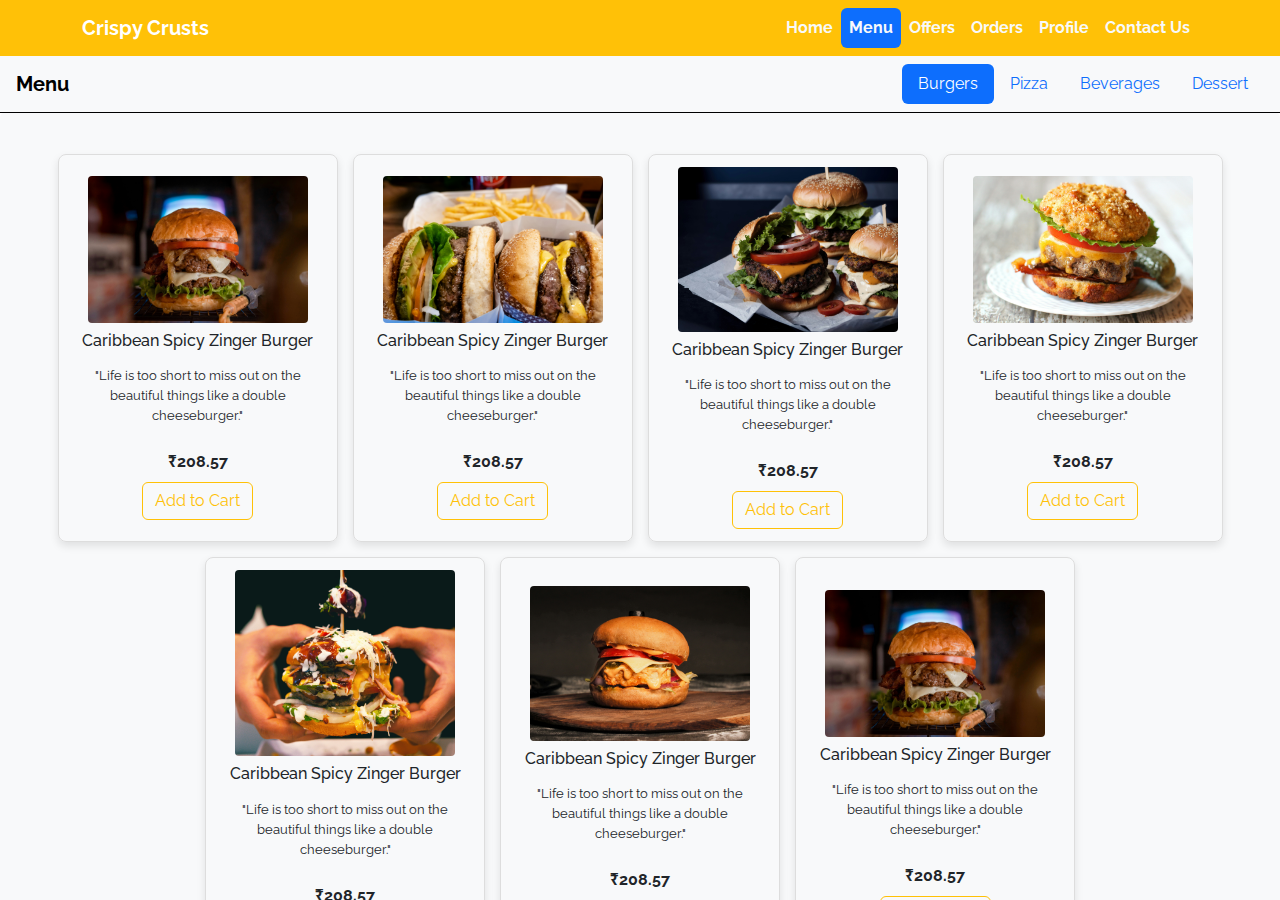
==== commit f0d599ab: "full menu updated" ====
--- a/menu.html
+++ b/menu.html
@@ -19,7 +19,7 @@
   </head>
   <body>
     <div class="banner">
-      <div class="fixed-top mb-5">
+      <div class="fixed-top mb-2" id="navMenu">
         <nav class="navbar navbar-expand-lg navbar-dark bg-warning">
           <div class="container">
             <a class="navbar-brand fw-bold" href="#">Crispy Crusts</a>
@@ -59,8 +59,8 @@
             </div>
           </div>
         </nav>
-        <nav id="navbar2" class="navbar bg-body-tertiary px-3 mb-5">
-          <a class="navbar-brand fw-bold" href="menu.html">Menu</a>
+        <nav id="navbar2" class="navbar bg-body-tertiary px-3 ">
+          <a id="Menutag" class="navbar-brand fw-bold" href="menu.html">Menu</a>
           <ul class="nav nav-pills">
             <li class="nav-item">
               <a class="nav-link" href="#list-example1">Burgers</a>
@@ -77,16 +77,17 @@
           </ul>
         </nav>
       </div>
-      <div
+      <div class="content-conatiner mt-md-5 mt-sm-5 mt-lg-0">
+        <div
         id="content"
         data-bs-spy="scroll"
         data-bs-target="#navbar2"
         data-bs-root-margin="0px 0px -40%"
         dat-bs-smooth-scroll="true"
-        class="scrollspy-example bg-body-tertiary p-3 rounded-2"
+        class="scrollspy-example bg-body-tertiary rounded-2 "
         tabindex="0"
       >
-        <section class="food-list mt-4" id="list-example1">
+        <section class="food-list mt-sm-3 pt-sm-5 p-md-4 pt-lg-3  pt-md-3" id="list-example1">
           <div class="food-card">
             <img src="B1.jpg" alt="" />
             <h6 class="card-title py-2">Caribbean Spicy Zinger Burger</h6>
@@ -158,7 +159,7 @@
             <button class="btn btn-outline-warning">Add to Cart</button>
           </div>
         </section>
-        <section class="food-list mt-4" id="list-example2">
+        <section class="food-list mt-sm-4  pt-sm-5  mt-md-4  pt-lg-3  pt-md-3" id="list-example2">
           <div class="food-card">
             <img src="P1.jpg" alt="" />
             <h6 class="card-title py-2">Classic Margherita Royale</h6>
@@ -230,7 +231,7 @@
             <button class="btn btn-outline-warning">Add to Cart</button>
           </div>
         </section>
-        <section class="food-list mt-4" id="list-example3">
+        <section class="food-list mt-sm-4  pt-sm-5  mt-md-4  pt-lg-3  pt-md-3" id="list-example3">
           <div class="food-card">
             <img src="bev1.jpg" alt="" />
             <h6 class="card-title py-2">Pepsi 475ml PET</h6>
@@ -277,7 +278,7 @@
             <button class="btn btn-outline-warning">Add to Cart</button>
           </div>
         </section>
-        <section class="food-list mt-4" id="list-example4">
+        <section class="food-list mt-sm-4  pt-sm-5  mt-md-4   pt-md-3" id="list-example4">
           <div class="food-card">
             <img src="D1.jpg" alt="" />
             <h6 class="card-title py-2">Chocolate Lava Cake</h6>
@@ -340,6 +341,75 @@
           </div>
         </section>
       </div>
+      </div>
+     
+      <footer class="py-5 ps-5 mt-4 " style="display: none;">
+        <div class="container">
+          <div class="row">
+            <div class="col-lg-3 col-md-4 col-sm-12">
+              <form action="">
+                <ul style="list-style-type: none;">
+                  <h4 class="text-left">About Us</h4>
+                  <li class="text-light text-left">About Us Overview</li>
+                  <li class="text-light text-left">Leadership Team</li>
+                  <li class="text-light text-left">Values In Action</li>
+                  <li class="text-light text-left">Values In Action</li>
+                  <li class="text-light text-left">Recalls & Alerts</li>
+                  <li class="text-light text-left">News & Notifications</li>
+                </ul>
+              </form>
+            </div>
+            <div class="col-lg-3 col-md-4 col-sm-12">
+              
+              <ul style="list-style-type: none;">
+                <h4 class="text-left">Services</h4>
+                <li class="text-light text-left">Delivery Partners</li>
+                <li class="text-light text-left">PlayPlaces & Parties</li>
+                <li class="text-light text-left">Mobile Order & Pay</li>
+                <li class="text-light text-left">Trending Now</li>
+                <li class="text-light text-left">Foodex’s Merchandise</li>
+                <li class="text-light text-left">Foodex's Rewards</li>
+                </ul>
+            </div>
+            <div class="col-lg-3 col-md-4 col-sm-12">
+              
+              <ul style="list-style-type: none;">
+                <h4 class="text-left">Community</h4>
+                <li class="text-light text-left">Community Overview</li>
+                <li class="text-light text-left">Now Serving</li>
+                <li class="text-light text-left">HACER® Scholarships for Hispanic Students</li>
+                <li class="text-light text-left">Black and Positively Golden</li>
+                </ul>
+            </div>
+            <div class="col-lg-3 col-md4 col-sm-12">
+              
+              <ul style="list-style-type: none;">
+                <h4 class="text-left">Contact Us</h4>
+                <li class="text-light text-left">Contact Us Overview</li>
+                <li class="text-light text-left">Gift Card FAQs</li>
+                <li class="text-light text-left">Donations</li>
+                <li class="text-light text-left">Employment</li>
+                <li class="text-light text-left">Customer Feedback</li>
+                <li class="text-light text-left">Frequently Asked Questions</li>
+              </ul>
+            </div>
+          </div>
+        </div>
+        <div class="container">
+          <div id="icon-panel">
+            <div ><i class="fa-brands fa-facebook" style="color: #FFD43B;"><a href="#"></a></i></div>
+            <div class="ms-3"><i class="fa-brands fa-instagram" style="color: #FFD43B;"><a href="#"></a></i></div>
+            <div class="ms-3"> <i class="fa-brands fa-youtube" style="color: #FFD43B;"><a href="#"></a></i></div>
+          </div>
+        </div>
+        <br>
+        <div class="footer">
+          <br style="color: #FFD43B;">
+          <h6 class="text-center text-light">©2024 CrispyCrusts. All Rights Reserved</h6>
+        </div>
+      </footer>
+   
     </div>
+  
   </body>
 </html>
--- a/menu.css
+++ b/menu.css
@@ -7,12 +7,29 @@
 }
 html, body {
     overflow-x: hidden;
+    margin: 0;
+    height: 100%;
 }
 body{
     background-color: #f4f4f4;
+    min-height: 100vh;
+}
+.content-container{
+    position:fixed ;
+    padding-top: 136px;
+    margin-top: 20px;
+}
+
+#navMenu{
+    border-bottom: 1px solid black;
+    position: fixed;
+    z-index: 1000;
+
+
 }
 .navbar{
     width: 100%;
+    top: 0;
     position: fixed;
 }
 
@@ -23,7 +40,19 @@
     justify-content: center;
 }
 #content{
-    margin-top: 80px
+    position:relative;
+    margin-top: 136px;
+    padding-top: 10px;
+    height: 100%;
+    overflow-y: auto;
+    padding-bottom: 60px;
+}
+
+.scrollspy-example{
+    height: 100%;
+    position: relative;
+    margin-top: 0.5rem;
+    overflow: auto;
 }
 
 .food-card{
@@ -65,3 +94,148 @@
 .navbar-nav.nav.nav-link.active{
         color: #FFD700 !important;
 }
+
+ footer{
+    background-color: black;
+    bottom: 0;
+    width: 100%;
+    position: relative;
+}
+#icon-panel{
+    display: flex;
+    flex-direction: row;
+}
+
+#icon-panel div{
+    height: 35px;
+    width: 35px;
+}
+
+#icon-panel i{
+    font-size: 28px;
+}
+ul h4{
+    color:#ffc107;
+}
+
+
+
+
+
+/* Responsiveness for different screen-size  */
+
+@media (min-width:768px){
+    #content{
+        position: fixed;
+        width: 100%;
+        margin-top: 112px;
+        overflow-y: auto;
+        height: 100%;
+        z-index: auto;
+    }
+    .navbar2{
+        position: fixed;
+       
+    }
+    .content-container{
+        padding-top: 136px;
+        margin-top: 20px;
+        position: fixed;
+    }
+    }
+    @media (min-width:375px) and (max-width:426px){
+        #content{
+            margin-top: 116px;
+            padding-top: 8px;
+            position: fixed;
+            overflow-y: auto;
+            height: 100%;
+        }
+        section{
+            margin-top: 20px;
+            padding-top: 10px;
+        }
+        .navbar2{
+            position: fixed;
+        }
+          .navbar .nav-link {
+            padding: 10px;
+          }
+     }
+     @media (min-width:425px) and (max-width:768px){
+        #content{
+            margin-top: 116px;
+            padding-top: 8px;
+            position: fixed;
+            overflow-y: auto;
+            height: 100%;
+        }
+        section{
+            margin-top: 20px;
+            padding-top: 10px;
+        }
+        .navbar2{
+            position: fixed;
+        }
+          .navbar .nav-link {
+            padding: 10px;
+          }
+     }
+
+     @media (min-width:375px)and (max-width:425px){
+        #content{
+            margin-top: 136px;
+            position: fixed;
+            overflow-y: auto;
+            height: 100%;
+
+        }
+        section{
+            margin-top: 10px;
+            padding-top: 40px;
+            
+        }
+
+     }
+
+     @media (min-width:0px) and (max-width:320px) {
+        #navbar2 .nav-link{
+            font-size: 11px;
+            flex-wrap: wrap;
+        }
+        #navbar2 .navbar-brand{
+            text-align: center;
+
+        }
+        #content{
+            margin-top: 136px;
+            position: fixed;
+            overflow-y: auto;
+            height: 100%;
+        }
+        section{
+            margin-top: 10px;
+            padding-top: 30px;
+        }
+     }
+
+     @media(width:768px){
+        #content{
+            margin-top: 68px;
+            padding-top: 8px;
+            position: fixed;
+            overflow-y: auto;
+            height: 100%;
+        }
+        section{
+            margin-top: 20px;
+            padding-top: 10px;
+        }
+        .navbar2{
+            position: fixed;
+        }
+          .navbar .nav-link {
+            padding: 10px;
+          }
+     }
+     /* Responsiveness content */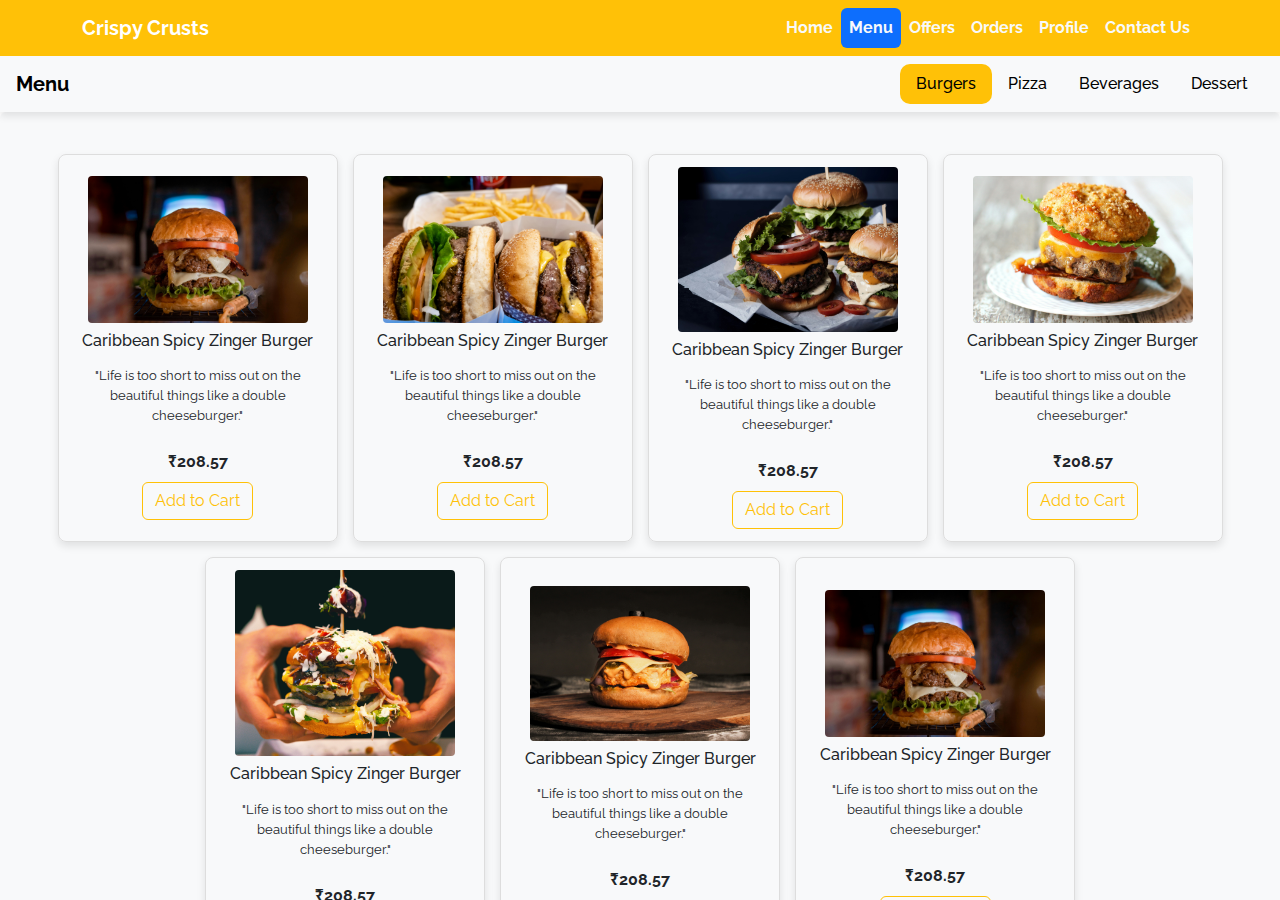
==== commit 3b81f34c: "Menu updated" ====
--- a/menu.html
+++ b/menu.html
@@ -20,7 +20,7 @@
   <body>
     <div class="banner">
       <div class="fixed-top mb-2" id="navMenu">
-        <nav class="navbar navbar-expand-lg navbar-dark bg-warning">
+        <nav id="navbar1" class="navbar navbar-expand-lg navbar-dark bg-warning">
           <div class="container">
             <a class="navbar-brand fw-bold" href="#">Crispy Crusts</a>
             <button
@@ -39,7 +39,7 @@
                   >
                 </li>
                 <li class="nav-item">
-                  <a class="nav-link active text-light fw-bold" href="#"
+                  <a class="nav-link active text-light fw-bold" href="menu.html"
                     >Menu</a
                   >
                 </li>
@@ -63,7 +63,7 @@
           <a id="Menutag" class="navbar-brand fw-bold" href="menu.html">Menu</a>
           <ul class="nav nav-pills">
             <li class="nav-item">
-              <a class="nav-link" href="#list-example1">Burgers</a>
+              <a class="nav-link active" href="#list-example1">Burgers</a>
             </li>
             <li class="nav-item">
               <a class="nav-link" href="#list-example2">Pizza</a>
@@ -93,8 +93,7 @@
             <h6 class="card-title py-2">Caribbean Spicy Zinger Burger</h6>
             <p class="card-text py-2">
               "Life is too short to miss out on the beautiful things like a
-              double cheeseburger."
-            </p>
+              double cheeseburger."            </p>
             <strong class="pb-2">₹208.57</strong>
             <button class="btn btn-outline-warning">Add to Cart</button>
           </div>
@@ -103,8 +102,7 @@
             <h6 class="card-title py-2">Caribbean Spicy Zinger Burger</h6>
             <p class="card-text py-2">
               "Life is too short to miss out on the beautiful things like a
-              double cheeseburger."
-            </p>
+              double cheeseburger."            </p>
             <strong class="pb-2">₹208.57</strong>
             <button class="btn btn-outline-warning">Add to Cart</button>
           </div>
@@ -113,8 +111,7 @@
             <h6 class="card-title py-2">Caribbean Spicy Zinger Burger</h6>
             <p class="card-text py-2">
               "Life is too short to miss out on the beautiful things like a
-              double cheeseburger."
-            </p>
+              double cheeseburger."            </p>
             <strong class="pb-2">₹208.57</strong>
             <button class="btn btn-outline-warning">Add to Cart</button>
           </div>
@@ -164,8 +161,7 @@
             <img src="P1.jpg" alt="" />
             <h6 class="card-title py-2">Classic Margherita Royale</h6>
             <p class="card-text py-2">
-              "Life is too short to miss out on the beautiful things like a
-              double cheeseburger."
+              "There's no better feeling in the world than a warm pizza box on your lap."
             </p>
             <strong class="pb-2">₹208.57</strong>
             <button class="btn btn-outline-warning">Add to Cart</button>
@@ -174,8 +170,7 @@
             <img src="P2.jpg" alt="" />
             <h6 class="card-title py-2">Pesto & Artichoke Paradise</h6>
             <p class="card-text py-2">
-              "Life is too short to miss out on the beautiful things like a
-              double cheeseburger."
+              "There's no better feeling in the world than a warm pizza box on your lap."
             </p>
             <strong class="pb-2">₹208.57</strong>
             <button class="btn btn-outline-warning">Add to Cart</button>
@@ -184,8 +179,7 @@
             <img src="P3.jpg" alt="" />
             <h6 class="card-title py-2">Ultimate Truffle Delight</h6>
             <p class="card-text py-2">
-              "Life is too short to miss out on the beautiful things like a
-              double cheeseburger."
+              "There's no better feeling in the world than a warm pizza box on your lap."
             </p>
             <strong class="pb-2">₹208.57</strong>
             <button class="btn btn-outline-warning">Add to Cart</button>
@@ -194,8 +188,7 @@
             <img src="P4.jpg" alt="" />
             <h6 class="card-title py-2">Mediterranean Veggie Extravaganza</h6>
             <p class="card-text py-2">
-              "Life is too short to miss out on the beautiful things like a
-              double cheeseburger."
+              "There's no better feeling in the world than a warm pizza box on your lap."
             </p>
             <strong class="pb-2">₹208.57</strong>
             <button class="btn btn-outline-warning">Add to Cart</button>
@@ -204,8 +197,7 @@
             <img src="P5.jpg" alt="" />
             <h6 class="card-title py-2">Smoky BBQ Chicken Supreme</h6>
             <p class="card-text py-2">
-              "Life is too short to miss out on the beautiful things like a
-              double cheeseburger."
+              "There's no better feeling in the world than a warm pizza box on your lap."
             </p>
             <strong class="pb-2">₹208.57</strong>
             <button class="btn btn-outline-warning">Add to Cart</button>
@@ -214,8 +206,7 @@
             <img src="P6.jpg" alt="" />
             <h6 class="card-title py-2">Gourmet Prosciutto & Fig</h6>
             <p class="card-text py-2">
-              "Life is too short to miss out on the beautiful things like a
-              double cheeseburger."
+              "There's no better feeling in the world than a warm pizza box on your lap."
             </p>
             <strong class="pb-2">₹208.57</strong>
             <button class="btn btn-outline-warning">Add to Cart</button>
@@ -224,8 +215,7 @@
             <img src="P7.jpg" alt="" />
             <h6 class="card-title py-2">Spicy Sriracha Sausage Sensation</h6>
             <p class="card-text py-2">
-              "Life is too short to miss out on the beautiful things like a
-              double cheeseburger."
+              "There's no better feeling in the world than a warm pizza box on your lap."
             </p>
             <strong class="pb-2">₹208.57</strong>
             <button class="btn btn-outline-warning">Add to Cart</button>
@@ -283,8 +273,7 @@
             <img src="D1.jpg" alt="" />
             <h6 class="card-title py-2">Chocolate Lava Cake</h6>
             <p class="card-text py-2">
-              "Life is too short to miss out on the beautiful things like a
-              double cheeseburger."
+              "You can't buy happiness, but you can buy dessert, and that's kind of the same thing."
             </p>
             <strong class="pb-2">₹208.57</strong>
             <button class="btn btn-outline-warning">Add to Cart</button>
@@ -293,8 +282,7 @@
             <img src="D2.jpg" alt="" />
             <h6 class="card-title py-2">Choco Mud Pie</h6>
             <p class="card-text py-2">
-              "Life is too short to miss out on the beautiful things like a
-              double cheeseburger."
+              "You can't buy happiness, but you can buy dessert, and that's kind of the same thing."
             </p>
             <strong class="pb-2">₹208.57</strong>
             <button class="btn btn-outline-warning">Add to Cart</button>
@@ -303,8 +291,7 @@
             <img src="D3.jpg" alt="" />
             <h6 class="card-title py-2">Coffee Mousse Cake</h6>
             <p class="card-text py-2">
-              "Life is too short to miss out on the beautiful things like a
-              double cheeseburger."
+              "You can't buy happiness, but you can buy dessert, and that's kind of the same thing."
             </p>
             <strong class="pb-2">₹208.57</strong>
             <button class="btn btn-outline-warning">Add to Cart</button>
@@ -313,8 +300,7 @@
             <img src="D8.jpg" alt="" />
             <h6 class="card-title py-2">Vanilla Cone</h6>
             <p class="card-text py-2">
-              "Life is too short to miss out on the beautiful things like a
-              double cheeseburger."
+              "You can't buy happiness, but you can buy dessert, and that's kind of the same thing."
             </p>
             <strong class="pb-2">₹208.57</strong>
             <button class="btn btn-outline-warning">Add to Cart</button>
@@ -323,8 +309,7 @@
             <img src="D9.jpg" alt="" />
             <h6 class="card-title py-2">Hot Caramel Sundae</h6>
             <p class="card-text py-2">
-              "Life is too short to miss out on the beautiful things like a
-              double cheeseburger."
+              "You can't buy happiness, but you can buy dessert, and that's kind of the same thing."
             </p>
             <strong class="pb-2">₹208.57</strong>
             <button class="btn btn-outline-warning">Add to Cart</button>
@@ -333,8 +318,7 @@
             <img src="D7.jpg" alt="" />
             <h6 class="card-title py-2">Hot Fudge Sundae</h6>
             <p class="card-text py-2">
-              "Life is too short to miss out on the beautiful things like a
-              double cheeseburger."
+              "You can't buy happiness, but you can buy dessert, and that's kind of the same thing."
             </p>
             <strong class="pb-2">₹208.57</strong>
             <button class="btn btn-outline-warning">Add to Cart</button>
--- a/menu.css
+++ b/menu.css
@@ -21,17 +21,27 @@
 }
 
 #navMenu{
-    border-bottom: 1px solid black;
+    box-shadow: 0 4px 8px rgba(0, 0, 0, 0.1); 
     position: fixed;
     z-index: 1000;
-
-
+}#navbar1 .nav-link {
+    color: black;
 }
 .navbar{
     width: 100%;
     top: 0;
     position: fixed;
 }
+ #navbar2 .active{
+    background-color: #ffc107;
+    border-top: 100px;
+    border-radius: 10px;
+ }
+
+ #navbar2 .nav-link {
+    color: black;
+    font-weight: 500;
+ }
 
 .food-list{
     display: flex;
@@ -164,7 +174,7 @@
      }
      @media (min-width:425px) and (max-width:768px){
         #content{
-            margin-top: 116px;
+            margin-top: 68px;
             padding-top: 8px;
             position: fixed;
             overflow-y: auto;
@@ -200,7 +210,7 @@
 
      @media (min-width:0px) and (max-width:320px) {
         #navbar2 .nav-link{
-            font-size: 11px;
+            font-size: 10px;
             flex-wrap: wrap;
         }
         #navbar2 .navbar-brand{
@@ -217,6 +227,9 @@
             margin-top: 10px;
             padding-top: 30px;
         }
+        #navbar2 .nav-link {
+            color: black;
+         }
      }
 
      @media(width:768px){
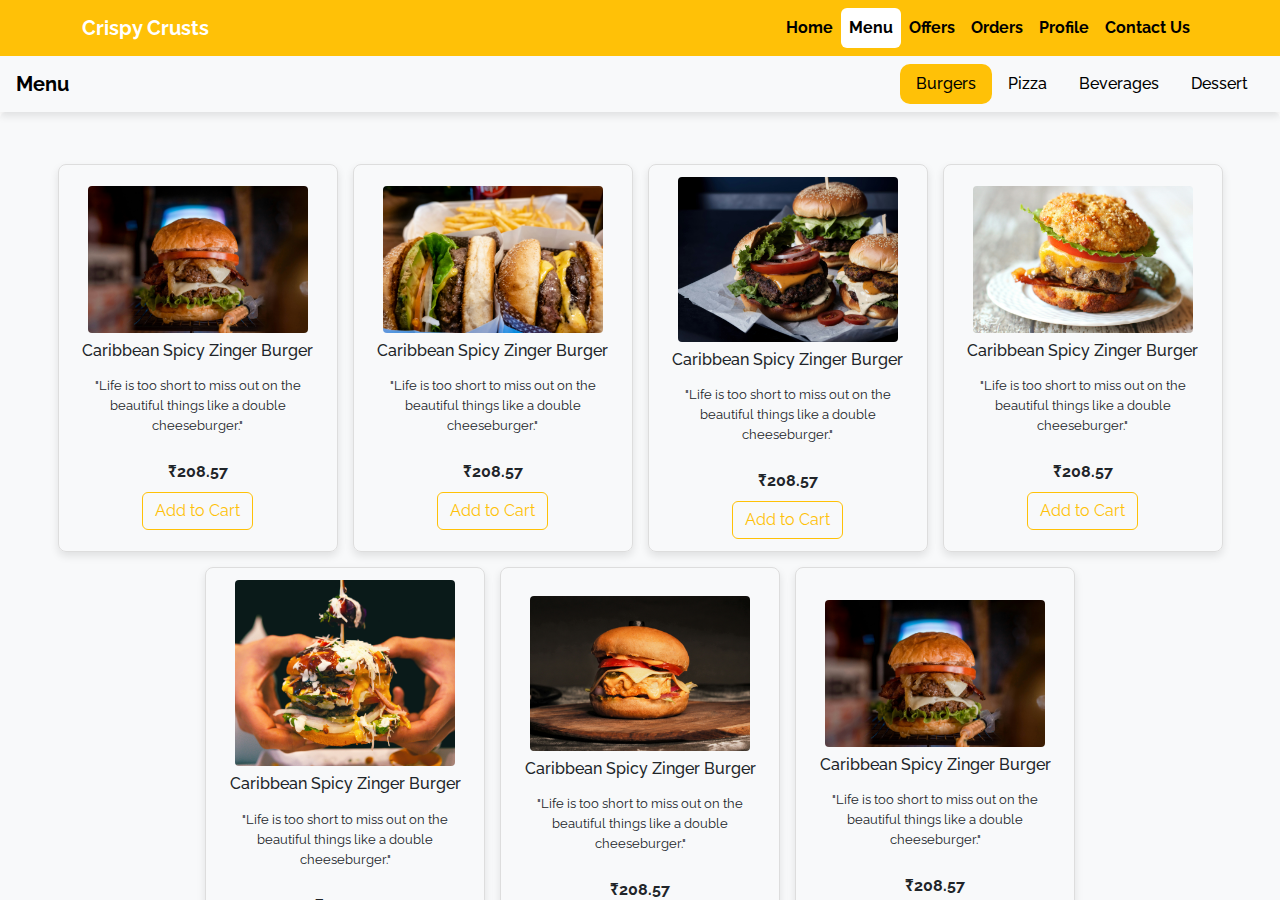
==== commit d405f787: "menu updated again" ====
--- a/menu.html
+++ b/menu.html
@@ -77,7 +77,7 @@
           </ul>
         </nav>
       </div>
-      <div class="content-conatiner mt-md-5 mt-sm-5 mt-lg-0">
+      <div class="content-conatiner mt-md-5  mt-lg-0">
         <div
         id="content"
         data-bs-spy="scroll"
@@ -326,73 +326,6 @@
         </section>
       </div>
       </div>
-     
-      <footer class="py-5 ps-5 mt-4 " style="display: none;">
-        <div class="container">
-          <div class="row">
-            <div class="col-lg-3 col-md-4 col-sm-12">
-              <form action="">
-                <ul style="list-style-type: none;">
-                  <h4 class="text-left">About Us</h4>
-                  <li class="text-light text-left">About Us Overview</li>
-                  <li class="text-light text-left">Leadership Team</li>
-                  <li class="text-light text-left">Values In Action</li>
-                  <li class="text-light text-left">Values In Action</li>
-                  <li class="text-light text-left">Recalls & Alerts</li>
-                  <li class="text-light text-left">News & Notifications</li>
-                </ul>
-              </form>
-            </div>
-            <div class="col-lg-3 col-md-4 col-sm-12">
-              
-              <ul style="list-style-type: none;">
-                <h4 class="text-left">Services</h4>
-                <li class="text-light text-left">Delivery Partners</li>
-                <li class="text-light text-left">PlayPlaces & Parties</li>
-                <li class="text-light text-left">Mobile Order & Pay</li>
-                <li class="text-light text-left">Trending Now</li>
-                <li class="text-light text-left">Foodex’s Merchandise</li>
-                <li class="text-light text-left">Foodex's Rewards</li>
-                </ul>
-            </div>
-            <div class="col-lg-3 col-md-4 col-sm-12">
-              
-              <ul style="list-style-type: none;">
-                <h4 class="text-left">Community</h4>
-                <li class="text-light text-left">Community Overview</li>
-                <li class="text-light text-left">Now Serving</li>
-                <li class="text-light text-left">HACER® Scholarships for Hispanic Students</li>
-                <li class="text-light text-left">Black and Positively Golden</li>
-                </ul>
-            </div>
-            <div class="col-lg-3 col-md4 col-sm-12">
-              
-              <ul style="list-style-type: none;">
-                <h4 class="text-left">Contact Us</h4>
-                <li class="text-light text-left">Contact Us Overview</li>
-                <li class="text-light text-left">Gift Card FAQs</li>
-                <li class="text-light text-left">Donations</li>
-                <li class="text-light text-left">Employment</li>
-                <li class="text-light text-left">Customer Feedback</li>
-                <li class="text-light text-left">Frequently Asked Questions</li>
-              </ul>
-            </div>
-          </div>
-        </div>
-        <div class="container">
-          <div id="icon-panel">
-            <div ><i class="fa-brands fa-facebook" style="color: #FFD43B;"><a href="#"></a></i></div>
-            <div class="ms-3"><i class="fa-brands fa-instagram" style="color: #FFD43B;"><a href="#"></a></i></div>
-            <div class="ms-3"> <i class="fa-brands fa-youtube" style="color: #FFD43B;"><a href="#"></a></i></div>
-          </div>
-        </div>
-        <br>
-        <div class="footer">
-          <br style="color: #FFD43B;">
-          <h6 class="text-center text-light">©2024 CrispyCrusts. All Rights Reserved</h6>
-        </div>
-      </footer>
-   
     </div>
   
   </body>
--- a/menu.css
+++ b/menu.css
@@ -1,71 +1,87 @@
 @import url('https://fonts.googleapis.com/css2?family=Raleway:ital,wght@0,100..900;1,100..900&display=swap');
-*{
+
+* {
     margin: 0;
     padding: 0;
-    font-family: "raleway",Arial, Helvetica, sans-serif;
+    font-family: "raleway", Arial, Helvetica, sans-serif;
     box-sizing: border-box;
 }
-html, body {
+
+html,
+body {
     overflow-x: hidden;
     margin: 0;
     height: 100%;
 }
-body{
+
+body {
     background-color: #f4f4f4;
     min-height: 100vh;
 }
-.content-container{
-    position:fixed ;
+
+.content-container {
+    position: fixed;
     padding-top: 136px;
     margin-top: 20px;
 }
 
-#navMenu{
-    box-shadow: 0 4px 8px rgba(0, 0, 0, 0.1); 
+#navMenu {
+    box-shadow: 0 4px 8px rgba(0, 0, 0, 0.1);
     position: fixed;
     z-index: 1000;
-}#navbar1 .nav-link {
-    color: black;
-}
-.navbar{
+}
+
+#navbar1 .nav-link {
+    color: black !important;
+}
+
+#navbar1 .active {
+    background-color: white;
+}
+
+.navbar {
     width: 100%;
     top: 0;
     position: fixed;
 }
- #navbar2 .active{
+
+#navbar2 .active {
     background-color: #ffc107;
     border-top: 100px;
     border-radius: 10px;
- }
-
- #navbar2 .nav-link {
-    color: black;
+}
+
+#navbar2 .nav-link {
+    color: black !important;
     font-weight: 500;
- }
-
-.food-list{
+}
+
+.food-list {
     display: flex;
     flex-wrap: wrap;
     gap: 15px;
     justify-content: center;
 }
-#content{
-    position:relative;
-    margin-top: 136px;
-    padding-top: 10px;
+
+#content {
+    position: fixed;
+    margin-top: 150px;
+    padding-top: 20px;
     height: 100%;
     overflow-y: auto;
     padding-bottom: 60px;
 }
-
-.scrollspy-example{
+section{
+    padding-top: 20px;
+}
+.scrollspy-example {
     height: 100%;
     position: relative;
     margin-top: 0.5rem;
     overflow: auto;
 }
 
-.food-card{
+.food-card {
     border: 1px solid #ddd;
     border-radius: 8px;
     width: 280px;
@@ -78,54 +94,58 @@
 
 }
 
-.food-card img{
+.food-card img {
     max-width: 220px;
     width: 100%;
     height: auto;
     border-radius: 4px;
 }
 
-.food-card p{
+.food-card p {
     font-size: smaller;
 }
-.food-card h6,p{
+
+.food-card h6,
+p {
     text-align: center;
 }
 
-.food-card:hover{
+.food-card:hover {
     transform: scale(1.05);
     transition: ease-in-out;
 }
 
-.food-card strong{
-    font-family: "raleway",Arial, Helvetica, sans-serif;
-}
-
-.navbar-nav.nav.nav-link.active{
-        color: #FFD700 !important;
-}
-
- footer{
+.food-card strong {
+    font-family: "raleway", Arial, Helvetica, sans-serif;
+}
+
+.navbar-nav.nav.nav-link.active {
+    color: #FFD700 !important;
+}
+
+footer {
     background-color: black;
     bottom: 0;
     width: 100%;
     position: relative;
 }
-#icon-panel{
+
+#icon-panel {
     display: flex;
     flex-direction: row;
 }
 
-#icon-panel div{
+#icon-panel div {
     height: 35px;
     width: 35px;
 }
 
-#icon-panel i{
+#icon-panel i {
     font-size: 28px;
 }
-ul h4{
-    color:#ffc107;
+
+ul h4 {
+    color: #ffc107;
 }
 
 
@@ -134,8 +154,8 @@
 
 /* Responsiveness for different screen-size  */
 
-@media (min-width:768px){
-    #content{
+@media (min-width:768px) {
+    #content {
         position: fixed;
         width: 100%;
         margin-top: 112px;
@@ -143,112 +163,156 @@
         height: 100%;
         z-index: auto;
     }
-    .navbar2{
-        position: fixed;
-       
-    }
-    .content-container{
+
+    .navbar2 {
+        position: fixed;
+
+    }
+
+    .content-container {
         padding-top: 136px;
         margin-top: 20px;
         position: fixed;
-    }
-    }
-    @media (min-width:375px) and (max-width:426px){
-        #content{
-            margin-top: 116px;
-            padding-top: 8px;
-            position: fixed;
-            overflow-y: auto;
-            height: 100%;
-        }
-        section{
-            margin-top: 20px;
-            padding-top: 10px;
-        }
-        .navbar2{
-            position: fixed;
-        }
-          .navbar .nav-link {
-            padding: 10px;
-          }
-     }
-     @media (min-width:425px) and (max-width:768px){
-        #content{
-            margin-top: 68px;
-            padding-top: 8px;
-            position: fixed;
-            overflow-y: auto;
-            height: 100%;
-        }
-        section{
-            margin-top: 20px;
-            padding-top: 10px;
-        }
-        .navbar2{
-            position: fixed;
-        }
-          .navbar .nav-link {
-            padding: 10px;
-          }
-     }
-
-     @media (min-width:375px)and (max-width:425px){
-        #content{
-            margin-top: 136px;
-            position: fixed;
-            overflow-y: auto;
-            height: 100%;
-
-        }
-        section{
-            margin-top: 10px;
-            padding-top: 40px;
-            
-        }
-
-     }
-
-     @media (min-width:0px) and (max-width:320px) {
-        #navbar2 .nav-link{
-            font-size: 10px;
-            flex-wrap: wrap;
-        }
-        #navbar2 .navbar-brand{
-            text-align: center;
-
-        }
-        #content{
-            margin-top: 136px;
-            position: fixed;
-            overflow-y: auto;
-            height: 100%;
-        }
-        section{
-            margin-top: 10px;
-            padding-top: 30px;
-        }
-        #navbar2 .nav-link {
-            color: black;
-         }
-     }
-
-     @media(width:768px){
-        #content{
-            margin-top: 68px;
-            padding-top: 8px;
-            position: fixed;
-            overflow-y: auto;
-            height: 100%;
-        }
-        section{
-            margin-top: 20px;
-            padding-top: 10px;
-        }
-        .navbar2{
-            position: fixed;
-        }
-          .navbar .nav-link {
-            padding: 10px;
-          }
-     }
-     /* Responsiveness content */+        margin-top: auto;
+    }
+}
+
+/* @media (min-width:375px) and (max-width:424px) {
+    #content {
+        margin-top: 136px;
+        padding-top: 8px;
+        position: fixed;
+        overflow-y: auto;
+        height: 100%;
+    }
+
+    section {
+        margin-top: 20px;
+        padding-top: 10px;
+    }
+
+    .navbar2 {
+        position: fixed;
+    }
+
+    .navbar .nav-link {
+        padding: 10px;
+    }
+} */
+
+@media (min-width:426px) and (max-width:768px) {
+    #content {
+        margin-top: 68px;
+        padding-top: 8px;
+        position: fixed;
+        overflow-y: auto;
+        height: 100%;
+    }
+
+    section {
+        margin-top: 20px;
+        padding-top: 10px;
+    }
+
+    .navbar2 {
+        position: fixed;
+    }
+
+    .navbar .nav-link {
+        padding: 10px;
+    }
+}
+
+@media (min-width:375px)and (max-width:424px) {
+    #content {
+        margin-top: 136px;
+        position: fixed;
+        overflow-y: auto;
+        height: 100%;
+
+    }
+
+    section {
+        margin-top: 10px;
+        padding-top: 40px;
+
+    }
+    
+    .navbar2 {
+        position: fixed;
+    }
+
+    .navbar .nav-link {
+        padding: 10px;
+    }
+}
+
+@media (min-width:0px) and (max-width:320px) {
+    #navbar2 .nav-link {
+        font-size: 10px;
+        flex-wrap: wrap;
+    }
+
+    #navbar2 .navbar-brand {
+        text-align: center;
+
+    }
+
+    #content {
+        margin-top: 136px;
+        position: fixed;
+        overflow-y: auto;
+        height: 100%;
+    }
+
+    section {
+        margin-top: 10px;
+        padding-top: 30px;
+    }
+
+    #navbar2 .nav-link {
+        color: black;
+    }
+}
+
+@media(width:768px) {
+    #content {
+        margin-top: 68px;
+        padding-top: 8px;
+        position: fixed;
+        overflow-y: auto;
+        height: 100%;
+    }
+
+    section {
+        margin-top: 20px;
+        padding-top: 10px;
+    }
+
+    .navbar2 {
+        position: fixed;
+    }
+
+    .navbar .nav-link {
+        padding: 10px;
+    }
+}
+
+
+@media (width:375px){
+    #content {
+        margin-top: 136px;
+        position: fixed;
+        overflow-y: auto;
+        height: 100%;
+
+    }
+
+    section {
+        margin-top: 10px;
+        padding-top: 40px;
+
+    }
+
+}
+/* Responsiveness content */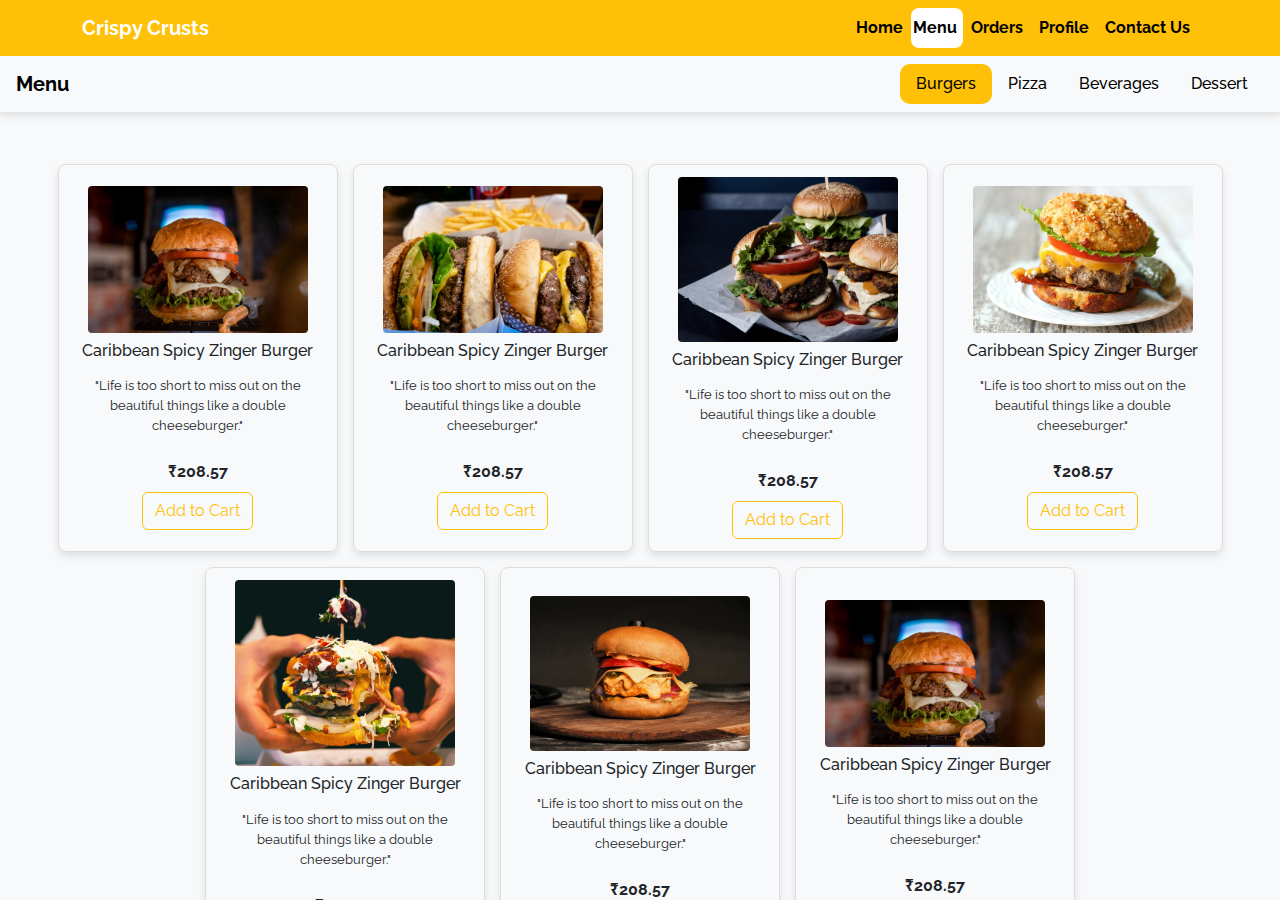
==== commit 9036b210: "signup popup updated" ====
--- a/menu.html
+++ b/menu.html
@@ -44,9 +44,6 @@
                   >
                 </li>
                 <li class="nav-item">
-                  <a class="nav-link text-light fw-bold" href="#">Offers</a>
-                </li>
-                <li class="nav-item">
                   <a class="nav-link text-light fw-bold" href="#">Orders</a>
                 </li>
                 <li class="nav-item">
@@ -268,7 +265,7 @@
             <button class="btn btn-outline-warning">Add to Cart</button>
           </div>
         </section>
-        <section class="food-list mt-sm-4  pt-sm-5  mt-md-4   pt-md-3" id="list-example4">
+        <section class="food-list mt-sm-4  pt-sm-5  mt-md-4 pt-lg-3  pt-md-3" id="list-example4">
           <div class="food-card">
             <img src="D1.jpg" alt="" />
             <h6 class="card-title py-2">Chocolate Lava Cake</h6>
@@ -324,9 +321,75 @@
             <button class="btn btn-outline-warning">Add to Cart</button>
           </div>
         </section>
+        <section class="mt-sm-4  pt-sm-5  mt-md-4 pt-lg-3  pt-md-3">
+          <footer class="py-5 ps-5 bottom-0 ">
+            <div class="container">
+              <div class="row">
+                <div class="col-lg-3 col-md-4 col-sm-12">
+                  <form action="">
+                    <ul style="list-style-type: none;">
+                      <h4 class="text-left">About Us</h4>
+                      <li class="text-light text-left">About Us Overview</li>
+                      <li class="text-light text-left">Leadership Team</li>
+                      <li class="text-light text-left">Values In Action</li>
+                      <li class="text-light text-left">Values In Action</li>
+                      <li class="text-light text-left">Recalls & Alerts</li>
+                      <li class="text-light text-left">News & Notifications</li>
+                    </ul>
+                  </form>
+                </div>
+                <div class="col-lg-3 col-md-4 col-sm-12">
+                  
+                  <ul style="list-style-type: none;">
+                    <h4 class="text-left">Services</h4>
+                    <li class="text-light text-left">Delivery Partners</li>
+                    <li class="text-light text-left">PlayPlaces & Parties</li>
+                    <li class="text-light text-left">Mobile Order & Pay</li>
+                    <li class="text-light text-left">Trending Now</li>
+                    <li class="text-light text-left">Foodex’s Merchandise</li>
+                    <li class="text-light text-left">Foodex's Rewards</li>
+                    </ul>
+                </div>
+                <div class="col-lg-3 col-md-4 col-sm-12">
+                  
+                  <ul style="list-style-type: none;">
+                    <h4 class="text-left">Community</h4>
+                    <li class="text-light text-left">Community Overview</li>
+                    <li class="text-light text-left">Now Serving</li>
+                    <li class="text-light text-left">HACER® Scholarships for Hispanic Students</li>
+                    <li class="text-light text-left">Black and Positively Golden</li>
+                    </ul>
+                </div>
+                <div class="col-lg-3 col-md4 col-sm-12">
+                  
+                  <ul style="list-style-type: none;">
+                    <h4 class="text-left">Contact Us</h4>
+                    <li class="text-light text-left">Contact Us Overview</li>
+                    <li class="text-light text-left">Gift Card FAQs</li>
+                    <li class="text-light text-left">Donations</li>
+                    <li class="text-light text-left">Employment</li>
+                    <li class="text-light text-left">Customer Feedback</li>
+                    <li class="text-light text-left">Frequently Asked Questions</li>
+                  </ul>
+                </div>
+              </div>
+            </div>
+            <div class="container">
+              <div id="icon-panel">
+                <div ><i class="fa-brands fa-facebook" style="color: #FFD43B;"><a href="#"></a></i></div>
+                <div class="ms-3"><i class="fa-brands fa-instagram" style="color: #FFD43B;"><a href="#"></a></i></div>
+                <div class="ms-3"> <i class="fa-brands fa-youtube" style="color: #FFD43B;"><a href="#"></a></i></div>
+              </div>
+            </div>
+            <br>
+            <div class="footer">
+              <br style="color: #FFD43B;">
+              <h6 class="text-center text-light">©2024 CrispyCrusts. All Rights Reserved</h6>
+            </div>
+          </footer>
+        </section>
       </div>
-      </div>
-    </div>
-  
+      </div>     
+    </div>  
   </body>
 </html>
--- a/menu.css
+++ b/menu.css
@@ -12,6 +12,7 @@
     overflow-x: hidden;
     margin: 0;
     height: 100%;
+    background-color: #f4f4f4 !important;
 }
 
 body {
@@ -37,6 +38,8 @@
 
 #navbar1 .active {
     background-color: white;
+    border-radius: 8px;
+    padding-left: 3%;
 }
 
 .navbar {
@@ -315,4 +318,32 @@
     }
 
 }
-/* Responsiveness content */+/* Responsiveness content */
+
+footer li {
+    @media (max-width:375px) {
+        font-size: smaller;
+        
+    }
+}
+
+footer h4 {
+    @media (max-width:375px) {
+        font-size: small;
+        
+    }
+}
+
+footer li {
+    @media (max-width:768px) {
+        font-size:small;
+        
+    }
+}
+
+footer h4 {
+    @media (max-width:375px) {
+        font-size: medium;
+        
+    }
+}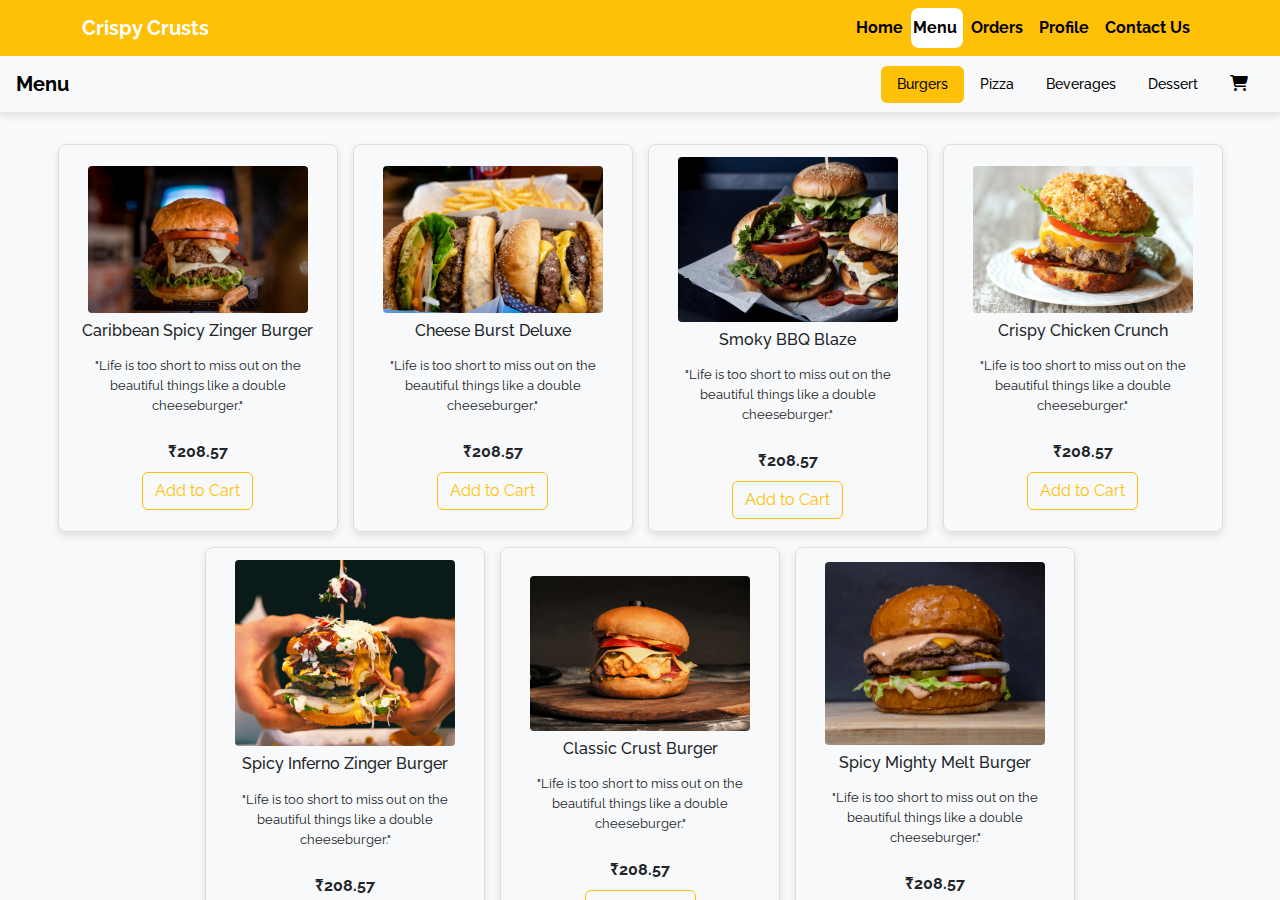
==== commit 65e8ec5a: "addtocart Feature" ====
--- a/menu.html
+++ b/menu.html
@@ -16,6 +16,10 @@
       integrity="sha384-YvpcrYf0tY3lHB60NNkmXc5s9fDVZLESaAA55NDzOxhy9GkcIdslK1eN7N6jIeHz"
       crossorigin="anonymous"
     ></script>
+    <link
+      href="https://cdnjs.cloudflare.com/ajax/libs/font-awesome/6.4.0/css/all.min.css"
+      rel="stylesheet"
+    />
   </head>
   <body>
     <div class="banner">
@@ -47,7 +51,7 @@
                   <a class="nav-link text-light fw-bold" href="#">Orders</a>
                 </li>
                 <li class="nav-item">
-                  <a class="nav-link text-light fw-bold" href="#">Profile</a>
+                  <a class="nav-link text-light fw-bold" href="profile.html">Profile</a>
                 </li>
                 <li class="nav-item">
                   <a class="nav-link text-light fw-bold" href="#">Contact Us</a>
@@ -71,8 +75,33 @@
             <li class="nav-item">
               <a class="nav-link" href="#list-example4">Dessert</a>
             </li>
+            <li class="nav-item">
+              <a href="#offcanvas1" role="button" class="nav-link btn text-danger fw-bold" data-bs-toggle="offcanvas" >
+                <i class="fa-solid fa-cart-shopping" style="color: #000000; font-size: medium;"></i>
+              </a>
+            </li>
           </ul>
         </nav>
+      </div>
+      <div class="offcanvas offcanvas-end" tabindex="-1" id="offcanvas1" aria-labelledby="offcanvasLabel">
+        <div class="offcanvas-header">
+          <h5 class="offcanvas-title" id="offcanvasLabel">Your Cart</h5>
+          <button type="button" class="btn-close" data-bs-dismiss="offcanvas" aria-label="close"></button>
+        </div>
+      <div class="offcanvas-body">
+          <div id="cart-item" class="cart-card my-2">
+            <div class="card-image"></div>
+            <span id="name-item" class="small">Caribbean Spicy Zinger Burger</span>
+            <span id="price-item">₹208.57</span>
+            <button class="minus-btn" type="button">-</button>
+            <span id="amount-item" class="text-dark">1</span>
+            <button class="plus-btn" type="button">+</button>
+          </div>
+      </div>
+        <div class="offcanvas-footer">
+          <h6>Total :</h6>
+          <h6>₹208.57</h6>
+        </div>
       </div>
       <div class="content-conatiner mt-md-5  mt-lg-0">
         <div
@@ -92,65 +121,65 @@
               "Life is too short to miss out on the beautiful things like a
               double cheeseburger."            </p>
             <strong class="pb-2">₹208.57</strong>
-            <button class="btn btn-outline-warning">Add to Cart</button>
+            <button class="btn btn-outline-warning addtocart-btn" id="0">Add to Cart</button>
           </div>
           <div class="food-card">
             <img src="B2.jpg" alt="" />
-            <h6 class="card-title py-2">Caribbean Spicy Zinger Burger</h6>
+            <h6 class="card-title py-2">Cheese Burst Deluxe</h6>
             <p class="card-text py-2">
               "Life is too short to miss out on the beautiful things like a
               double cheeseburger."            </p>
             <strong class="pb-2">₹208.57</strong>
-            <button class="btn btn-outline-warning">Add to Cart</button>
+            <button class="btn btn-outline-warning addtocart-btn" id="1">Add to Cart</button>
           </div>
           <div class="food-card">
             <img src="B3.jpg" alt="" />
-            <h6 class="card-title py-2">Caribbean Spicy Zinger Burger</h6>
+            <h6 class="card-title py-2">Smoky BBQ Blaze</h6>
             <p class="card-text py-2">
               "Life is too short to miss out on the beautiful things like a
               double cheeseburger."            </p>
             <strong class="pb-2">₹208.57</strong>
-            <button class="btn btn-outline-warning">Add to Cart</button>
+            <button class="btn btn-outline-warning addtocart-btn" id="2">Add to Cart</button>
           </div>
           <div class="food-card">
             <img src="B4.jpg" alt="" />
-            <h6 class="card-title py-2">Caribbean Spicy Zinger Burger</h6>
+            <h6 class="card-title py-2">Crispy Chicken Crunch</h6>
             <p class="card-text py-2">
               "Life is too short to miss out on the beautiful things like a
               double cheeseburger."
             </p>
             <strong class="pb-2">₹208.57</strong>
-            <button class="btn btn-outline-warning">Add to Cart</button>
+            <button class="btn btn-outline-warning addtocart-btn" id="3">Add to Cart</button>
           </div>
           <div class="food-card">
             <img src="B5.jpg" alt="" />
-            <h6 class="card-title py-2">Caribbean Spicy Zinger Burger</h6>
+            <h6 class="card-title py-2">Spicy Inferno Zinger Burger</h6>
             <p class="card-text py-2">
               "Life is too short to miss out on the beautiful things like a
               double cheeseburger."
             </p>
             <strong class="pb-2">₹208.57</strong>
-            <button class="btn btn-outline-warning">Add to Cart</button>
+            <button class="btn btn-outline-warning addtocart-btn" id="4">Add to Cart</button>
           </div>
           <div class="food-card">
             <img src="B6.jpg" alt="" />
-            <h6 class="card-title py-2">Caribbean Spicy Zinger Burger</h6>
+            <h6 class="card-title py-2">Classic Crust Burger</h6>
             <p class="card-text py-2">
               "Life is too short to miss out on the beautiful things like a
               double cheeseburger."
             </p>
             <strong class="pb-2">₹208.57</strong>
-            <button class="btn btn-outline-warning">Add to Cart</button>
-          </div>
-          <div class="food-card">
-            <img src="B1.jpg" alt="" />
-            <h6 class="card-title py-2">Caribbean Spicy Zinger Burger</h6>
+            <button class="btn btn-outline-warning addtocart-btn" id="5">Add to Cart</button>
+          </div>
+          <div class="food-card">
+            <img src="B7.avif" alt="" />
+            <h6 class="card-title py-2">Spicy Mighty Melt Burger</h6>
             <p class="card-text py-2">
               "Life is too short to miss out on the beautiful things like a
               double cheeseburger."
             </p>
             <strong class="pb-2">₹208.57</strong>
-            <button class="btn btn-outline-warning">Add to Cart</button>
+            <button class="btn btn-outline-warning addtocart-btn" id="6">Add to Cart</button>
           </div>
         </section>
         <section class="food-list mt-sm-4  pt-sm-5  mt-md-4  pt-lg-3  pt-md-3" id="list-example2">
@@ -161,7 +190,7 @@
               "There's no better feeling in the world than a warm pizza box on your lap."
             </p>
             <strong class="pb-2">₹208.57</strong>
-            <button class="btn btn-outline-warning">Add to Cart</button>
+            <button class="btn btn-outline-warning addtocart-btn" id="7">Add to Cart</button>
           </div>
           <div class="food-card">
             <img src="P2.jpg" alt="" />
@@ -170,7 +199,7 @@
               "There's no better feeling in the world than a warm pizza box on your lap."
             </p>
             <strong class="pb-2">₹208.57</strong>
-            <button class="btn btn-outline-warning">Add to Cart</button>
+            <button class="btn btn-outline-warning addtocart-btn" id="8">Add to Cart</button>
           </div>
           <div class="food-card">
             <img src="P3.jpg" alt="" />
@@ -179,7 +208,7 @@
               "There's no better feeling in the world than a warm pizza box on your lap."
             </p>
             <strong class="pb-2">₹208.57</strong>
-            <button class="btn btn-outline-warning">Add to Cart</button>
+            <button class="btn btn-outline-warning addtocart-btn" id="9">Add to Cart</button>
           </div>
           <div class="food-card">
             <img src="P4.jpg" alt="" />
@@ -188,7 +217,7 @@
               "There's no better feeling in the world than a warm pizza box on your lap."
             </p>
             <strong class="pb-2">₹208.57</strong>
-            <button class="btn btn-outline-warning">Add to Cart</button>
+            <button class="btn btn-outline-warning addtocart-btn" id="10">Add to Cart</button>
           </div>
           <div class="food-card">
             <img src="P5.jpg" alt="" />
@@ -197,7 +226,7 @@
               "There's no better feeling in the world than a warm pizza box on your lap."
             </p>
             <strong class="pb-2">₹208.57</strong>
-            <button class="btn btn-outline-warning">Add to Cart</button>
+            <button class="btn btn-outline-warning addtocart-btn" id="11">Add to Cart</button>
           </div>
           <div class="food-card">
             <img src="P6.jpg" alt="" />
@@ -206,7 +235,7 @@
               "There's no better feeling in the world than a warm pizza box on your lap."
             </p>
             <strong class="pb-2">₹208.57</strong>
-            <button class="btn btn-outline-warning">Add to Cart</button>
+            <button class="btn btn-outline-warning addtocart-btn" id="12">Add to Cart</button>
           </div>
           <div class="food-card">
             <img src="P7.jpg" alt="" />
@@ -215,7 +244,7 @@
               "There's no better feeling in the world than a warm pizza box on your lap."
             </p>
             <strong class="pb-2">₹208.57</strong>
-            <button class="btn btn-outline-warning">Add to Cart</button>
+            <button class="btn btn-outline-warning addtocart-btn" id="13">Add to Cart</button>
           </div>
         </section>
         <section class="food-list mt-sm-4  pt-sm-5  mt-md-4  pt-lg-3  pt-md-3" id="list-example3">
@@ -226,7 +255,7 @@
               "Sip, savor, and celebrate the simple joys of life."
             </p>
             <strong class="pb-2">₹57.14</strong>
-            <button class="btn btn-outline-warning">Add to Cart</button>
+            <button class="btn btn-outline-warning addtocart-btn" id="14">Add to Cart</button>
           </div>
           <div class="food-card">
             <img src="bev2.jpg" alt="" />
@@ -235,7 +264,7 @@
               "Sip, savor, and celebrate the simple joys of life."
             </p>
             <strong class="pb-2">₹57.14</strong>
-            <button class="btn btn-outline-warning">Add to Cart</button>
+            <button class="btn btn-outline-warning addtocart-btn" id="15">Add to Cart</button>
           </div>
           <div class="food-card">
             <img src="bev3.jpg" alt="" />
@@ -244,7 +273,7 @@
               "Sip, savor, and celebrate the simple joys of life."
             </p>
             <strong class="pb-2">₹57.14</strong>
-            <button class="btn btn-outline-warning">Add to Cart</button>
+            <button class="btn btn-outline-warning addtocart-btn" id="16">Add to Cart</button>
           </div>
           <div class="food-card">
             <img src="bev4.jpg" alt="" />
@@ -253,7 +282,7 @@
               "Sip, savor, and celebrate the simple joys of life."
             </p>
             <strong class="pb-2">₹57.14</strong>
-            <button class="btn btn-outline-warning">Add to Cart</button>
+            <button class="btn btn-outline-warning addtocart-btn" id="17">Add to Cart</button>
           </div>
           <div class="food-card">
             <img src="bev5.jpg" alt="" />
@@ -262,7 +291,7 @@
               "Sip, savor, and celebrate the simple joys of life."
             </p>
             <strong class="pb-2">₹57.14</strong>
-            <button class="btn btn-outline-warning">Add to Cart</button>
+            <button class="btn btn-outline-warning addtocart-btn" id="18">Add to Cart</button>
           </div>
         </section>
         <section class="food-list mt-sm-4  pt-sm-5  mt-md-4 pt-lg-3  pt-md-3" id="list-example4">
@@ -273,7 +302,7 @@
               "You can't buy happiness, but you can buy dessert, and that's kind of the same thing."
             </p>
             <strong class="pb-2">₹208.57</strong>
-            <button class="btn btn-outline-warning">Add to Cart</button>
+            <button class="btn btn-outline-warning addtocart-btn" id="19">Add to Cart</button>
           </div>
           <div class="food-card">
             <img src="D2.jpg" alt="" />
@@ -282,7 +311,7 @@
               "You can't buy happiness, but you can buy dessert, and that's kind of the same thing."
             </p>
             <strong class="pb-2">₹208.57</strong>
-            <button class="btn btn-outline-warning">Add to Cart</button>
+            <button class="btn btn-outline-warning addtocart-btn" id="20">Add to Cart</button>
           </div>
           <div class="food-card">
             <img src="D3.jpg" alt="" />
@@ -291,7 +320,7 @@
               "You can't buy happiness, but you can buy dessert, and that's kind of the same thing."
             </p>
             <strong class="pb-2">₹208.57</strong>
-            <button class="btn btn-outline-warning">Add to Cart</button>
+            <button class="btn btn-outline-warning addtocart-btn" id="21">Add to Cart</button>
           </div>
           <div class="food-card">
             <img src="D8.jpg" alt="" />
@@ -300,7 +329,7 @@
               "You can't buy happiness, but you can buy dessert, and that's kind of the same thing."
             </p>
             <strong class="pb-2">₹208.57</strong>
-            <button class="btn btn-outline-warning">Add to Cart</button>
+            <button class="btn btn-outline-warning addtocart-btn" id="22">Add to Cart</button>
           </div>
           <div class="food-card">
             <img src="D9.jpg" alt="" />
@@ -309,7 +338,7 @@
               "You can't buy happiness, but you can buy dessert, and that's kind of the same thing."
             </p>
             <strong class="pb-2">₹208.57</strong>
-            <button class="btn btn-outline-warning">Add to Cart</button>
+            <button class="btn btn-outline-warning addtocart-btn" id="23">Add to Cart</button>
           </div>
           <div class="food-card">
             <img src="D7.jpg" alt="" />
@@ -318,7 +347,7 @@
               "You can't buy happiness, but you can buy dessert, and that's kind of the same thing."
             </p>
             <strong class="pb-2">₹208.57</strong>
-            <button class="btn btn-outline-warning">Add to Cart</button>
+            <button class="btn btn-outline-warning addtocart-btn" id="24">Add to Cart</button>
           </div>
         </section>
         <section class="mt-sm-4  pt-sm-5  mt-md-4 pt-lg-3  pt-md-3">
@@ -374,14 +403,6 @@
                 </div>
               </div>
             </div>
-            <div class="container">
-              <div id="icon-panel">
-                <div ><i class="fa-brands fa-facebook" style="color: #FFD43B;"><a href="#"></a></i></div>
-                <div class="ms-3"><i class="fa-brands fa-instagram" style="color: #FFD43B;"><a href="#"></a></i></div>
-                <div class="ms-3"> <i class="fa-brands fa-youtube" style="color: #FFD43B;"><a href="#"></a></i></div>
-              </div>
-            </div>
-            <br>
             <div class="footer">
               <br style="color: #FFD43B;">
               <h6 class="text-center text-light">©2024 CrispyCrusts. All Rights Reserved</h6>
@@ -390,6 +411,7 @@
         </section>
       </div>
       </div>     
-    </div>  
+    </div>
+    <script src="menu.js"></script>  
   </body>
 </html>
--- a/menu.css
+++ b/menu.css
@@ -12,7 +12,7 @@
     overflow-x: hidden;
     margin: 0;
     height: 100%;
-    background-color: #f4f4f4 !important;
+    background-color:#f4f4f4 !important;
 }
 
 body {
@@ -51,29 +51,80 @@
 #navbar2 .active {
     background-color: #ffc107;
     border-top: 100px;
-    border-radius: 10px;
+    border-radius: 6px;
 }
 
 #navbar2 .nav-link {
     color: black !important;
     font-weight: 500;
 }
-
+.offcanvas-header{
+    background-color:#ffd700;
+    box-shadow: 0 2px 3px rgba(0, 0,0,0.2);
+}
+/* .offcanvas-body{
+    background-color: #fceaff;
+ } */
+.offcanvas-footer{
+    display: flex;
+    background-color: #ffd700;
+    justify-content: space-between;
+    padding: 20px 10px 10px 10px;
+    box-shadow: 0 -2px 3px rgba(0, 0,0,0.2);
+}
+.cart-card{
+    height: 65px;
+    width: 100%;
+    border: 2px solid #ff85c0;
+    background-color: #fff0f6;
+    box-shadow: 0px 1px 3px rgba(0, 0, 0, 0.2) ; 
+    display: flex;
+    align-items: center;
+}
+.card-image{
+    width: 80px;
+    height: 52px;
+    display: flex;
+    margin: 0px 8px 0px 5px;
+    border-radius: 10px;
+    box-shadow: 0px 1px 2px rgba(0, 0, 0, 0.2);
+    background-image: url(B1.jpg);
+    background-position: center;
+    background-size: cover;
+    background-repeat: no-repeat;
+}
 .food-list {
     display: flex;
     flex-wrap: wrap;
     gap: 15px;
     justify-content: center;
 }
-
+#amount-item{
+    font-size: 1rem;
+}
+
+.plus-btn,.minus-btn {
+    border-radius: 50%;
+    height: auto;
+    width: 30px;
+    font-size: 1.1rem;
+    border: none;
+    box-shadow: 0px 2px 3px rgba(0, 0, 0, 0.2);
+    margin: 0px 6px 0px 6px;
+}
+#price-item{
+    margin: 2px 20px 0px 2px;
+}
 #content {
     position: fixed;
-    margin-top: 150px;
-    padding-top: 20px;
+    top: 112px;
+    margin-top: 0;
+    padding-top: 0;
     height: 100%;
     overflow-y: auto;
     padding-bottom: 60px;
 }
+
 section{
     padding-top: 20px;
 }
@@ -83,7 +134,11 @@
     margin-top: 0.5rem;
     overflow: auto;
 }
-
+button .btn .btn-outline-warning{
+    box-shadow: 0 4px 8px rgba(0, 0, 0, 0.1);
+    border: 1px solid #ffc107;
+    transition: all ease-in-out 0.25s;
+}
 .food-card {
     border: 1px solid #ddd;
     border-radius: 8px;
@@ -132,21 +187,6 @@
     width: 100%;
     position: relative;
 }
-
-#icon-panel {
-    display: flex;
-    flex-direction: row;
-}
-
-#icon-panel div {
-    height: 35px;
-    width: 35px;
-}
-
-#icon-panel i {
-    font-size: 28px;
-}
-
 ul h4 {
     color: #ffc107;
 }
@@ -157,26 +197,35 @@
 
 /* Responsiveness for different screen-size  */
 
-@media (min-width:768px) {
-    #content {
-        position: fixed;
-        width: 100%;
-        margin-top: 112px;
-        overflow-y: auto;
-        height: 100%;
-        z-index: auto;
-    }
-
-    .navbar2 {
-        position: fixed;
-
-    }
-
-    .content-container {
-        padding-top: 136px;
-        margin-top: 20px;
-        position: fixed;
-        margin-top: auto;
+@media (max-width: 321px) {
+    #content {
+        top: 135px;
+    }
+    #navbar2 .nav-link {
+        font-size: 10px;
+        flex-wrap: wrap;
+    }
+}
+
+@media (min-width: 321px) {
+    #content {
+        top: 149px;
+    }
+    #navbar2 .nav-link {
+        font-size: 14px;
+        flex-wrap: wrap;
+    }
+}
+
+@media (min-width: 376px) {
+    #content {
+        top: 149px;
+    }
+}
+
+@media (min-width: 426px) {
+    #content {
+        top: 112px;
     }
 }
 
@@ -203,7 +252,7 @@
     }
 } */
 
-@media (min-width:426px) and (max-width:768px) {
+/* @media (min-width:426px) and (max-width:768px) {
     #content {
         margin-top: 68px;
         padding-top: 8px;
@@ -299,9 +348,9 @@
     .navbar .nav-link {
         padding: 10px;
     }
-}
-
-
+} */
+
+/* 
 @media (width:375px){
     #content {
         margin-top: 136px;
@@ -317,7 +366,7 @@
 
     }
 
-}
+} */
 /* Responsiveness content */
 
 footer li {
